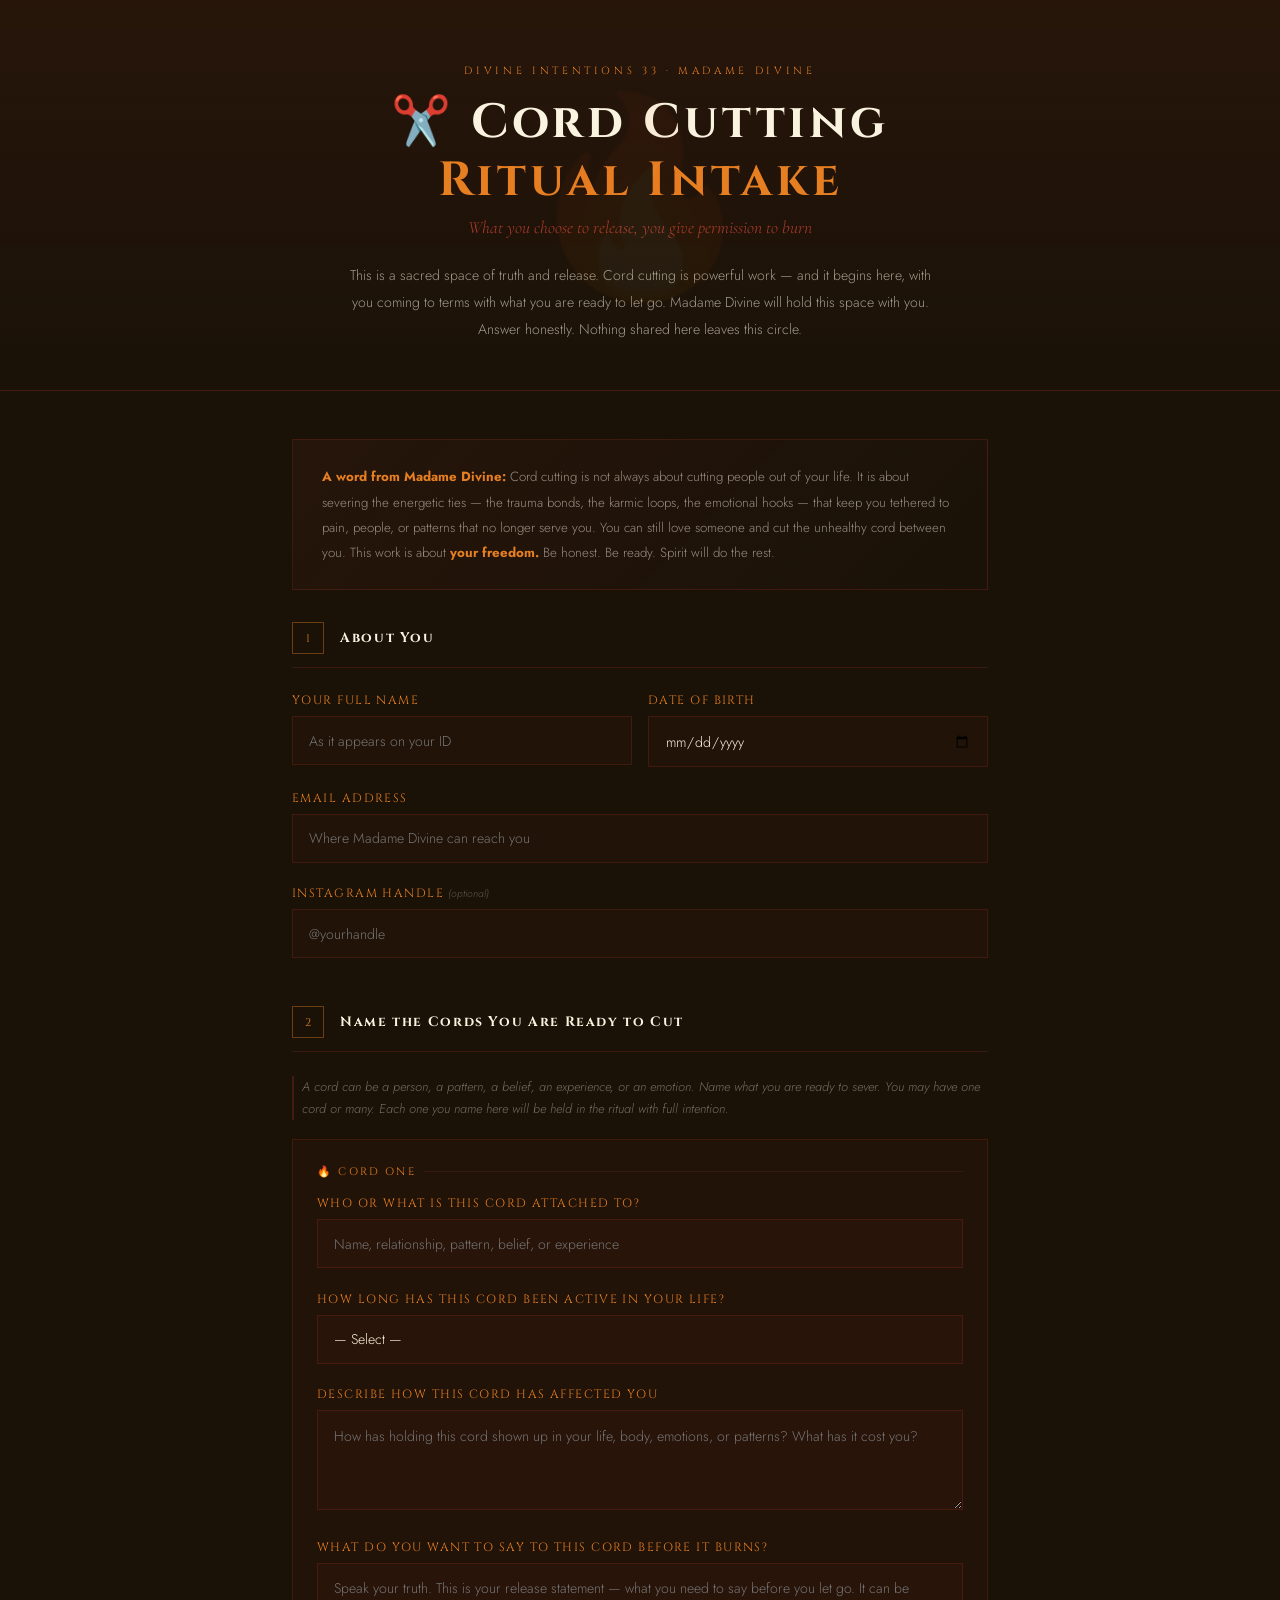
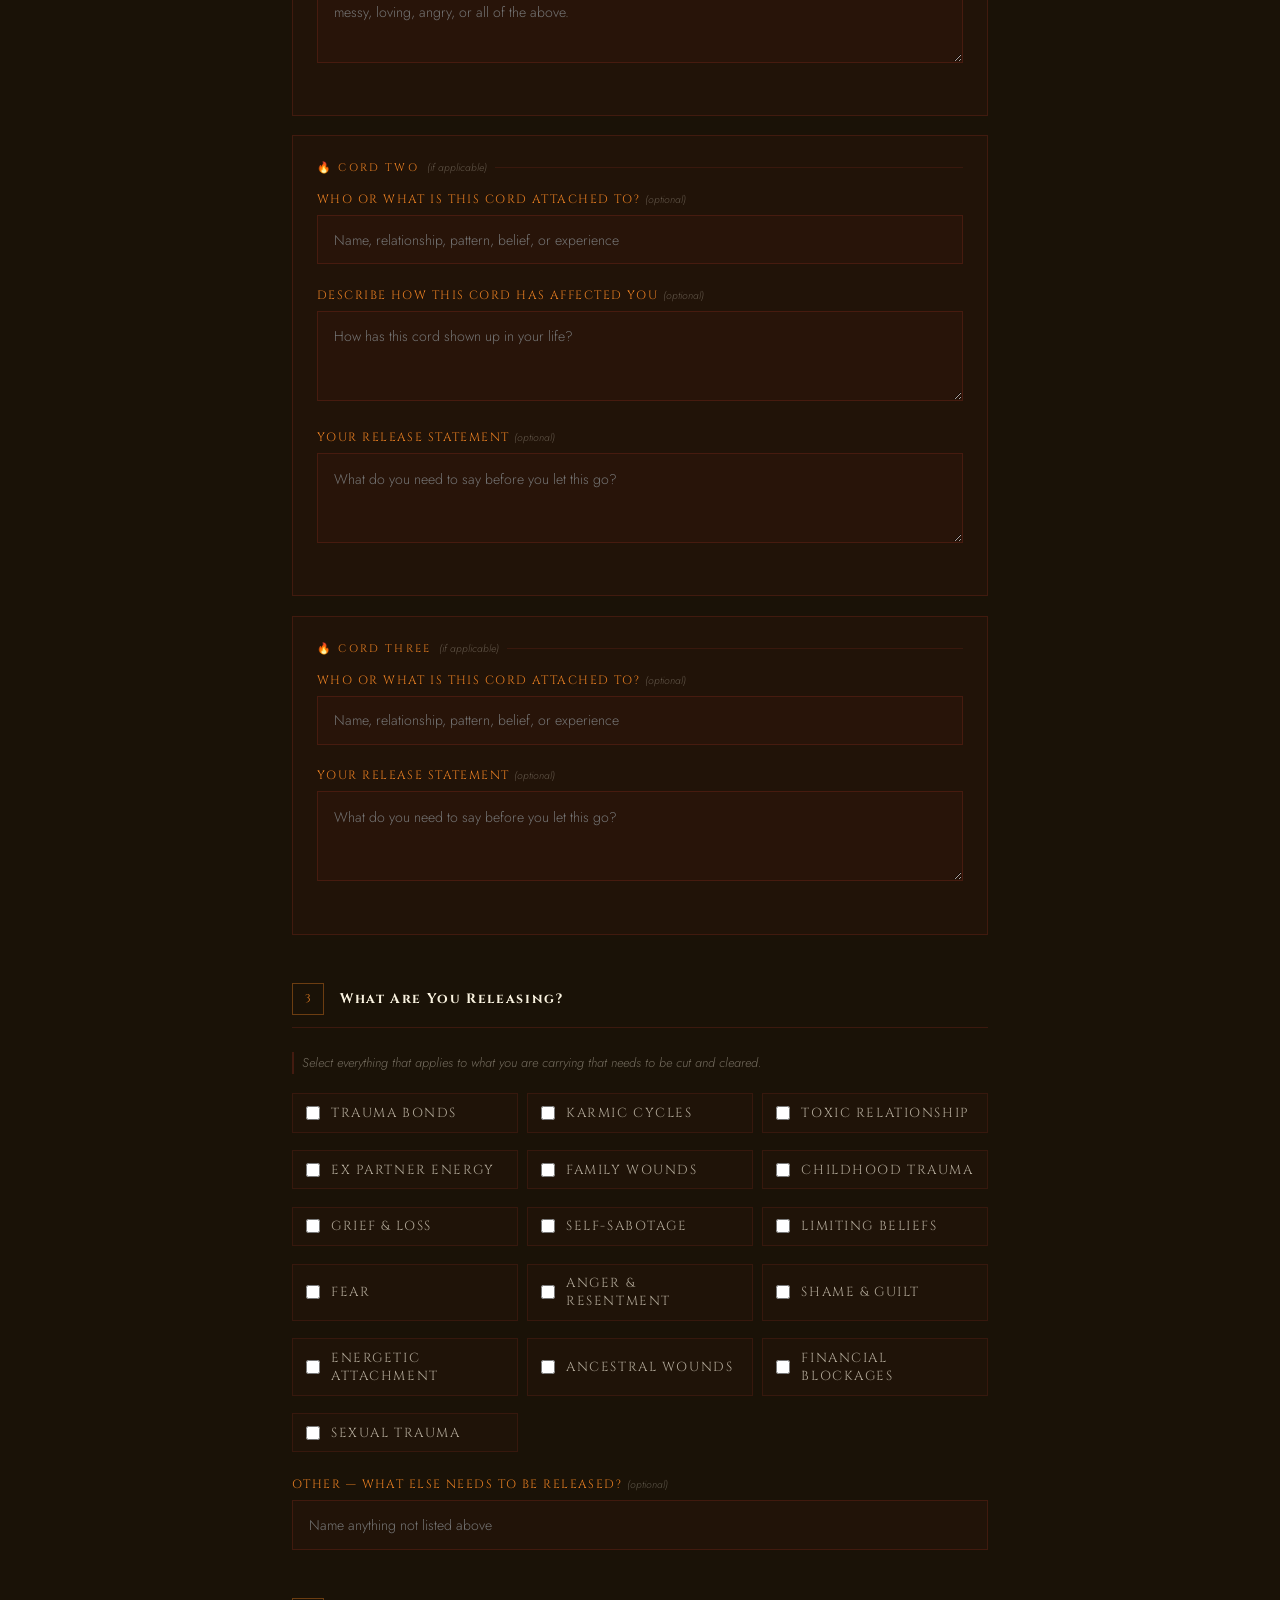
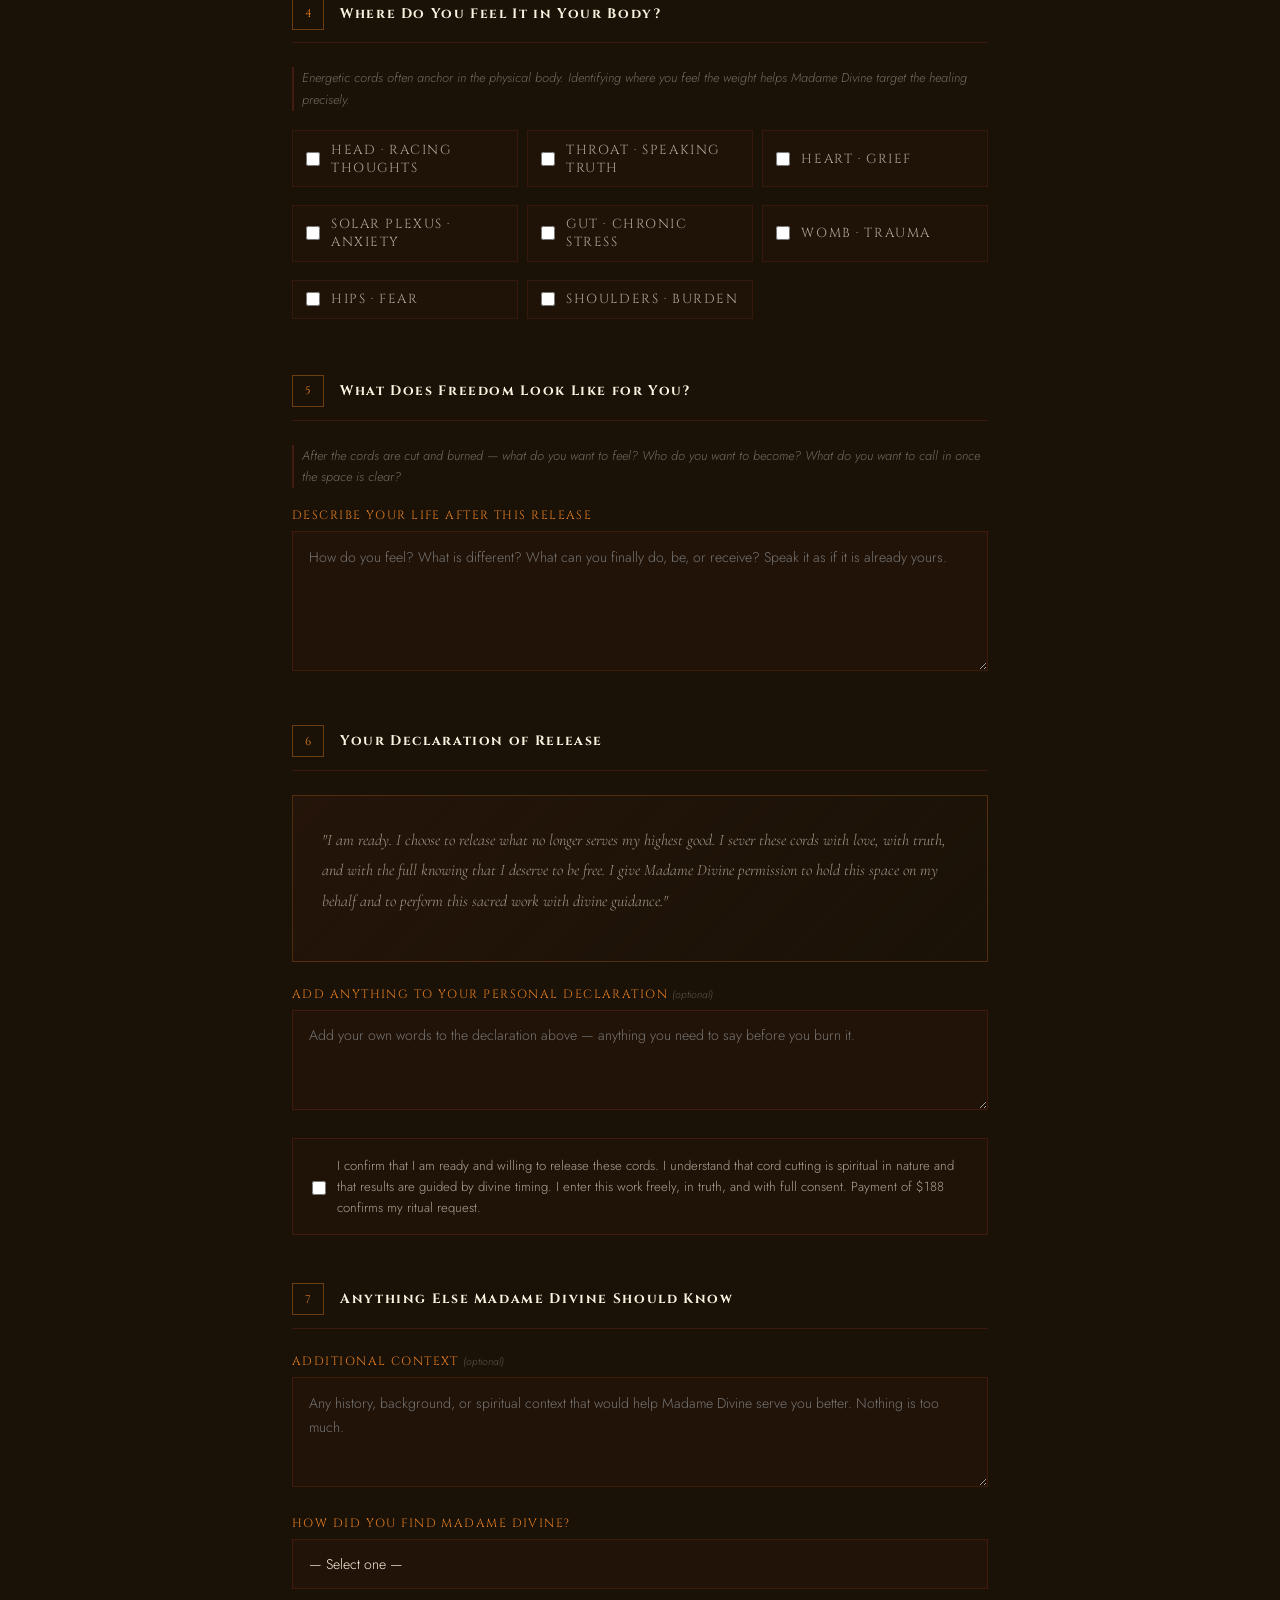
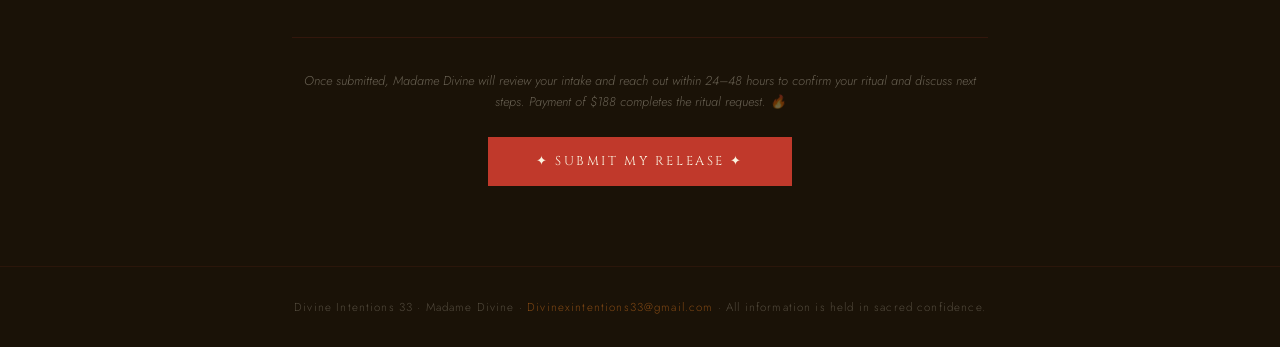
==== cord-cutting-intake.html @ dce7b99c "Add files via upload" ====
<!DOCTYPE html>
<html lang="en">
<head>
<meta charset="UTF-8">
<meta name="viewport" content="width=device-width, initial-scale=1.0">
<title>Cord Cutting Ritual Intake · Divine Intentions 33</title>
<link href="https://fonts.googleapis.com/css2?family=Cormorant+Garamond:ital,wght@0,300;0,400;0,600;1,300;1,400&family=Cinzel:wght@400;600&family=Jost:wght@300;400;500&display=swap" rel="stylesheet">
<style>
  :root {
    --gold: #C9A84C;
    --gold-light: #E8C97A;
    --cream: #FAF3E0;
    --dark: #1A1207;
    --ember: #C0392B;
    --ember-light: #E74C3C;
    --ember-warm: #E67E22;
    --smoke: rgba(192,57,43,0.15);
  }

  * { margin: 0; padding: 0; box-sizing: border-box; }
  html { scroll-behavior: smooth; }

  body {
    background: var(--dark);
    color: var(--cream);
    font-family: 'Jost', sans-serif;
    font-weight: 300;
    min-height: 100vh;
  }

  .intake-header {
    text-align: center;
    padding: 4rem 2rem 3rem;
    background: linear-gradient(180deg, rgba(192,57,43,0.08) 0%, transparent 100%);
    border-bottom: 1px solid rgba(192,57,43,0.2);
    position: relative;
    overflow: hidden;
  }

  .intake-header::before {
    content: '🔥';
    position: absolute;
    font-size: 12rem;
    opacity: 0.04;
    top: 50%; left: 50%;
    transform: translate(-50%, -50%);
    pointer-events: none;
  }

  .brand-tag {
    font-family: 'Cinzel', serif;
    font-size: 0.65rem;
    letter-spacing: 0.35em;
    text-transform: uppercase;
    color: var(--ember-warm);
    display: block;
    margin-bottom: 1rem;
  }

  .intake-title {
    font-family: 'Cinzel', serif;
    font-size: clamp(1.8rem, 5vw, 3rem);
    color: var(--cream);
    letter-spacing: 0.08em;
    margin-bottom: 0.5rem;
    line-height: 1.2;
  }

  .intake-title span { color: var(--ember-warm); }

  .intake-subtitle {
    font-family: 'Cormorant Garamond', serif;
    font-style: italic;
    font-size: 1.1rem;
    color: rgba(231,76,60,0.7);
    margin-bottom: 1.5rem;
  }

  .intake-intro {
    max-width: 600px;
    margin: 0 auto;
    font-size: 0.88rem;
    line-height: 1.9;
    color: rgba(250,243,224,0.6);
  }

  .form-wrap {
    max-width: 760px;
    margin: 0 auto;
    padding: 3rem 2rem 5rem;
  }

  .form-section { margin-bottom: 3rem; }

  .form-section-header {
    display: flex;
    align-items: center;
    gap: 1rem;
    margin-bottom: 1.5rem;
    padding-bottom: 0.8rem;
    border-bottom: 1px solid rgba(192,57,43,0.2);
  }

  .section-num {
    font-family: 'Cinzel', serif;
    font-size: 0.7rem;
    color: var(--ember-warm);
    border: 1px solid rgba(230,126,34,0.4);
    min-width: 2rem;
    height: 2rem;
    display: flex;
    align-items: center;
    justify-content: center;
    flex-shrink: 0;
  }

  .form-section-header h2 {
    font-family: 'Cinzel', serif;
    font-size: 0.85rem;
    letter-spacing: 0.12em;
    color: var(--cream);
  }

  .section-guide {
    font-size: 0.8rem;
    color: rgba(250,243,224,0.4);
    font-style: italic;
    line-height: 1.7;
    margin-bottom: 1.2rem;
    padding-left: 0.5rem;
    border-left: 2px solid rgba(192,57,43,0.25);
  }

  .field-group { margin-bottom: 1.4rem; }

  label {
    display: block;
    font-size: 0.75rem;
    letter-spacing: 0.12em;
    text-transform: uppercase;
    color: var(--ember-warm);
    margin-bottom: 0.5rem;
    font-family: 'Cinzel', serif;
  }

  label .optional {
    font-family: 'Jost', sans-serif;
    font-size: 0.65rem;
    text-transform: none;
    letter-spacing: 0;
    color: rgba(250,243,224,0.3);
    font-style: italic;
  }

  input[type="text"],
  input[type="email"],
  input[type="date"],
  select,
  textarea {
    width: 100%;
    background: rgba(192,57,43,0.04);
    border: 1px solid rgba(192,57,43,0.2);
    color: var(--cream);
    font-family: 'Jost', sans-serif;
    font-size: 0.88rem;
    font-weight: 300;
    padding: 0.85rem 1rem;
    outline: none;
    transition: border-color 0.3s, background 0.3s;
    border-radius: 0;
    -webkit-appearance: none;
  }

  input:focus, select:focus, textarea:focus {
    border-color: rgba(230,126,34,0.6);
    background: rgba(230,126,34,0.05);
  }

  textarea { resize: vertical; min-height: 110px; line-height: 1.7; }
  select option { background: #1A1207; }

  .field-hint {
    font-size: 0.72rem;
    color: rgba(250,243,224,0.3);
    margin-top: 0.4rem;
    font-style: italic;
    line-height: 1.5;
  }

  .two-col {
    display: grid;
    grid-template-columns: 1fr 1fr;
    gap: 1rem;
  }

  .check-group {
    display: grid;
    grid-template-columns: repeat(auto-fill, minmax(200px, 1fr));
    gap: 0.6rem;
  }

  .check-item {
    display: flex;
    align-items: center;
    gap: 0.7rem;
    padding: 0.6rem 0.8rem;
    border: 1px solid rgba(192,57,43,0.15);
    background: rgba(192,57,43,0.03);
    cursor: pointer;
    transition: all 0.2s;
    font-size: 0.82rem;
    color: rgba(250,243,224,0.65);
  }

  .check-item:hover {
    border-color: rgba(230,126,34,0.4);
    background: rgba(230,126,34,0.06);
  }

  .check-item input[type="checkbox"] {
    width: 14px;
    height: 14px;
    accent-color: var(--ember);
    flex-shrink: 0;
  }

  .sacred-note {
    border: 1px solid rgba(192,57,43,0.2);
    background: linear-gradient(135deg, rgba(192,57,43,0.07) 0%, transparent 100%);
    padding: 1.5rem 1.8rem;
    margin-bottom: 2rem;
    font-size: 0.83rem;
    line-height: 1.9;
    color: rgba(250,243,224,0.55);
  }

  .sacred-note strong { color: var(--ember-warm); }

  /* Cord naming cards */
  .cord-card {
    border: 1px solid rgba(192,57,43,0.2);
    background: rgba(192,57,43,0.04);
    padding: 1.5rem;
    margin-bottom: 1.2rem;
    position: relative;
  }

  .cord-card-label {
    font-family: 'Cinzel', serif;
    font-size: 0.68rem;
    letter-spacing: 0.2em;
    color: var(--ember-warm);
    text-transform: uppercase;
    margin-bottom: 1rem;
    display: flex;
    align-items: center;
    gap: 0.5rem;
  }

  .cord-card-label::after {
    content: '';
    flex: 1;
    height: 1px;
    background: rgba(192,57,43,0.15);
  }

  .submit-area {
    text-align: center;
    padding-top: 2rem;
    border-top: 1px solid rgba(192,57,43,0.15);
  }

  .submit-area p {
    font-size: 0.8rem;
    color: rgba(250,243,224,0.35);
    margin-bottom: 1.5rem;
    font-style: italic;
    line-height: 1.7;
  }

  .btn-submit {
    background: var(--ember);
    color: var(--cream);
    border: none;
    padding: 1rem 3rem;
    font-family: 'Cinzel', serif;
    font-size: 0.8rem;
    letter-spacing: 0.2em;
    cursor: pointer;
    transition: all 0.3s;
    text-transform: uppercase;
  }

  .btn-submit:hover {
    background: var(--ember-light);
    transform: translateY(-2px);
    box-shadow: 0 8px 30px rgba(192,57,43,0.4);
  }

  .success-msg {
    display: none;
    background: rgba(192,57,43,0.07);
    border: 1px solid rgba(192,57,43,0.25);
    padding: 2rem;
    text-align: center;
    margin-top: 2rem;
  }

  .success-msg h3 {
    font-family: 'Cinzel', serif;
    color: var(--ember-warm);
    margin-bottom: 0.5rem;
    font-size: 1rem;
    letter-spacing: 0.1em;
  }

  .success-msg p { font-size: 0.85rem; color: rgba(250,243,224,0.6); line-height: 1.7; }

  /* Release declaration box */
  .declaration-wrap {
    border: 1px solid rgba(230,126,34,0.25);
    background: linear-gradient(135deg, rgba(192,57,43,0.06) 0%, rgba(26,18,7,0.8) 100%);
    padding: 1.8rem;
    margin-bottom: 1.5rem;
  }

  .declaration-wrap p {
    font-family: 'Cormorant Garamond', serif;
    font-style: italic;
    font-size: 1rem;
    color: rgba(250,243,224,0.6);
    line-height: 1.9;
    margin-bottom: 1rem;
  }

  footer {
    text-align: center;
    padding: 2rem;
    border-top: 1px solid rgba(192,57,43,0.1);
    font-size: 0.72rem;
    color: rgba(250,243,224,0.25);
    letter-spacing: 0.1em;
  }

  footer a { color: rgba(230,126,34,0.5); text-decoration: none; }

  @media (max-width: 600px) {
    .two-col { grid-template-columns: 1fr; }
    .check-group { grid-template-columns: 1fr 1fr; }
    .form-wrap { padding: 2rem 1.2rem 4rem; }
  }
</style>
</head>
<body>

<div class="intake-header">
  <span class="brand-tag">Divine Intentions 33 · Madame Divine</span>
  <h1 class="intake-title">✂️ Cord Cutting<br><span>Ritual Intake</span></h1>
  <p class="intake-subtitle">What you choose to release, you give permission to burn</p>
  <p class="intake-intro">
    This is a sacred space of truth and release. Cord cutting is powerful work — and it begins here, with you coming to terms with what you are ready to let go. Madame Divine will hold this space with you. Answer honestly. Nothing shared here leaves this circle.
  </p>
</div>

<div class="form-wrap">

  <div class="sacred-note">
    <strong>A word from Madame Divine:</strong> Cord cutting is not always about cutting people out of your life. It is about severing the energetic ties — the trauma bonds, the karmic loops, the emotional hooks — that keep you tethered to pain, people, or patterns that no longer serve you. You can still love someone and cut the unhealthy cord between you. This work is about <strong>your freedom.</strong> Be honest. Be ready. Spirit will do the rest.
  </div>

  <form id="cordForm" onsubmit="handleSubmit(event)">

    <!-- SECTION 1: YOU -->
    <div class="form-section">
      <div class="form-section-header">
        <span class="section-num">1</span>
        <h2>About You</h2>
      </div>

      <div class="two-col">
        <div class="field-group">
          <label>Your Full Name</label>
          <input type="text" name="name" placeholder="As it appears on your ID" required />
        </div>
        <div class="field-group">
          <label>Date of Birth</label>
          <input type="date" name="dob" required />
        </div>
      </div>

      <div class="field-group">
        <label>Email Address</label>
        <input type="email" name="email" placeholder="Where Madame Divine can reach you" required />
      </div>

      <div class="field-group">
        <label>Instagram Handle <span class="optional">(optional)</span></label>
        <input type="text" name="instagram" placeholder="@yourhandle" />
      </div>
    </div>

    <!-- SECTION 2: THE CORDS -->
    <div class="form-section">
      <div class="form-section-header">
        <span class="section-num">2</span>
        <h2>Name the Cords You Are Ready to Cut</h2>
      </div>
      <p class="section-guide">
        A cord can be a person, a pattern, a belief, an experience, or an emotion. Name what you are ready to sever. You may have one cord or many. Each one you name here will be held in the ritual with full intention.
      </p>

      <div class="cord-card">
        <div class="cord-card-label">🔥 Cord One</div>
        <div class="field-group">
          <label>Who or what is this cord attached to?</label>
          <input type="text" name="cord1_who" placeholder="Name, relationship, pattern, belief, or experience" />
        </div>
        <div class="field-group">
          <label>How long has this cord been active in your life?</label>
          <select name="cord1_duration">
            <option value="">— Select —</option>
            <option>Less than 1 year</option>
            <option>1–3 years</option>
            <option>3–5 years</option>
            <option>5–10 years</option>
            <option>More than 10 years</option>
            <option>Most of my life / childhood</option>
          </select>
        </div>
        <div class="field-group">
          <label>Describe how this cord has affected you</label>
          <textarea name="cord1_impact" placeholder="How has holding this cord shown up in your life, body, emotions, or patterns? What has it cost you?" style="min-height:100px;"></textarea>
        </div>
        <div class="field-group">
          <label>What do you want to say to this cord before it burns?</label>
          <textarea name="cord1_release" placeholder="Speak your truth. This is your release statement — what you need to say before you let go. It can be messy, loving, angry, or all of the above." style="min-height:100px;"></textarea>
        </div>
      </div>

      <div class="cord-card">
        <div class="cord-card-label">🔥 Cord Two <span style="font-family:'Jost';font-size:0.65rem;text-transform:none;letter-spacing:0;color:rgba(250,243,224,0.3);font-style:italic;">(if applicable)</span></div>
        <div class="field-group">
          <label>Who or what is this cord attached to? <span class="optional">(optional)</span></label>
          <input type="text" name="cord2_who" placeholder="Name, relationship, pattern, belief, or experience" />
        </div>
        <div class="field-group">
          <label>Describe how this cord has affected you <span class="optional">(optional)</span></label>
          <textarea name="cord2_impact" placeholder="How has this cord shown up in your life?" style="min-height:90px;"></textarea>
        </div>
        <div class="field-group">
          <label>Your release statement <span class="optional">(optional)</span></label>
          <textarea name="cord2_release" placeholder="What do you need to say before you let this go?" style="min-height:90px;"></textarea>
        </div>
      </div>

      <div class="cord-card">
        <div class="cord-card-label">🔥 Cord Three <span style="font-family:'Jost';font-size:0.65rem;text-transform:none;letter-spacing:0;color:rgba(250,243,224,0.3);font-style:italic;">(if applicable)</span></div>
        <div class="field-group">
          <label>Who or what is this cord attached to? <span class="optional">(optional)</span></label>
          <input type="text" name="cord3_who" placeholder="Name, relationship, pattern, belief, or experience" />
        </div>
        <div class="field-group">
          <label>Your release statement <span class="optional">(optional)</span></label>
          <textarea name="cord3_release" placeholder="What do you need to say before you let this go?" style="min-height:90px;"></textarea>
        </div>
      </div>
    </div>

    <!-- SECTION 3: WHAT IS ATTACHED -->
    <div class="form-section">
      <div class="form-section-header">
        <span class="section-num">3</span>
        <h2>What Are You Releasing?</h2>
      </div>
      <p class="section-guide">Select everything that applies to what you are carrying that needs to be cut and cleared.</p>

      <div class="check-group">
        <label class="check-item"><input type="checkbox" name="releasing" value="Trauma bonds" /> Trauma bonds</label>
        <label class="check-item"><input type="checkbox" name="releasing" value="Karmic cycles" /> Karmic cycles</label>
        <label class="check-item"><input type="checkbox" name="releasing" value="Toxic relationship" /> Toxic relationship</label>
        <label class="check-item"><input type="checkbox" name="releasing" value="Ex partner energy" /> Ex partner energy</label>
        <label class="check-item"><input type="checkbox" name="releasing" value="Family wounds" /> Family wounds</label>
        <label class="check-item"><input type="checkbox" name="releasing" value="Childhood trauma" /> Childhood trauma</label>
        <label class="check-item"><input type="checkbox" name="releasing" value="Grief" /> Grief & loss</label>
        <label class="check-item"><input type="checkbox" name="releasing" value="Self-sabotage patterns" /> Self-sabotage</label>
        <label class="check-item"><input type="checkbox" name="releasing" value="Limiting beliefs" /> Limiting beliefs</label>
        <label class="check-item"><input type="checkbox" name="releasing" value="Fear" /> Fear</label>
        <label class="check-item"><input type="checkbox" name="releasing" value="Anger & resentment" /> Anger & resentment</label>
        <label class="check-item"><input type="checkbox" name="releasing" value="Shame & guilt" /> Shame & guilt</label>
        <label class="check-item"><input type="checkbox" name="releasing" value="Energetic attachment" /> Energetic attachment</label>
        <label class="check-item"><input type="checkbox" name="releasing" value="Ancestral wounds" /> Ancestral wounds</label>
        <label class="check-item"><input type="checkbox" name="releasing" value="Financial blockages" /> Financial blockages</label>
        <label class="check-item"><input type="checkbox" name="releasing" value="Sexual trauma" /> Sexual trauma</label>
      </div>

      <div class="field-group" style="margin-top:1rem;">
        <label>Other — what else needs to be released? <span class="optional">(optional)</span></label>
        <input type="text" name="releasing_other" placeholder="Name anything not listed above" />
      </div>
    </div>

    <!-- SECTION 4: WHERE YOU FEEL IT -->
    <div class="form-section">
      <div class="form-section-header">
        <span class="section-num">4</span>
        <h2>Where Do You Feel It in Your Body?</h2>
      </div>
      <p class="section-guide">Energetic cords often anchor in the physical body. Identifying where you feel the weight helps Madame Divine target the healing precisely.</p>

      <div class="check-group">
        <label class="check-item"><input type="checkbox" name="body" value="Head/mind — racing thoughts" /> Head · racing thoughts</label>
        <label class="check-item"><input type="checkbox" name="body" value="Throat — difficulty speaking truth" /> Throat · speaking truth</label>
        <label class="check-item"><input type="checkbox" name="body" value="Heart — heartbreak, grief" /> Heart · grief</label>
        <label class="check-item"><input type="checkbox" name="body" value="Solar plexus — anxiety, powerlessness" /> Solar plexus · anxiety</label>
        <label class="check-item"><input type="checkbox" name="body" value="Gut — chronic stress, digestive issues" /> Gut · chronic stress</label>
        <label class="check-item"><input type="checkbox" name="body" value="Womb — trauma, cycles" /> Womb · trauma</label>
        <label class="check-item"><input type="checkbox" name="body" value="Hips and lower back — fear, instability" /> Hips · fear</label>
        <label class="check-item"><input type="checkbox" name="body" value="Shoulders — carrying others' weight" /> Shoulders · burden</label>
      </div>
    </div>

    <!-- SECTION 5: WHAT YOU WANT AFTER -->
    <div class="form-section">
      <div class="form-section-header">
        <span class="section-num">5</span>
        <h2>What Does Freedom Look Like for You?</h2>
      </div>
      <p class="section-guide">After the cords are cut and burned — what do you want to feel? Who do you want to become? What do you want to call in once the space is clear?</p>

      <div class="field-group">
        <label>Describe your life after this release</label>
        <textarea name="freedom_vision" placeholder="How do you feel? What is different? What can you finally do, be, or receive? Speak it as if it is already yours." style="min-height:140px;"></textarea>
      </div>
    </div>

    <!-- SECTION 6: DECLARATION -->
    <div class="form-section">
      <div class="form-section-header">
        <span class="section-num">6</span>
        <h2>Your Declaration of Release</h2>
      </div>

      <div class="declaration-wrap">
        <p>"I am ready. I choose to release what no longer serves my highest good. I sever these cords with love, with truth, and with the full knowing that I deserve to be free. I give Madame Divine permission to hold this space on my behalf and to perform this sacred work with divine guidance."</p>
      </div>

      <div class="field-group">
        <label>Add anything to your personal declaration <span class="optional">(optional)</span></label>
        <textarea name="personal_declaration" placeholder="Add your own words to the declaration above — anything you need to say before you burn it." style="min-height:100px;"></textarea>
      </div>

      <div class="field-group">
        <label class="check-item" style="display:flex;padding:1rem 1.2rem;border:1px solid rgba(192,57,43,0.2);">
          <input type="checkbox" name="consent" required style="margin-top:2px;" />
          <span style="font-size:0.82rem;color:rgba(250,243,224,0.65);font-family:'Jost',sans-serif;text-transform:none;letter-spacing:0;line-height:1.6;">
            I confirm that I am ready and willing to release these cords. I understand that cord cutting is spiritual in nature and that results are guided by divine timing. I enter this work freely, in truth, and with full consent. Payment of $188 confirms my ritual request.
          </span>
        </label>
      </div>
    </div>

    <!-- SECTION 7: ANYTHING ELSE -->
    <div class="form-section">
      <div class="form-section-header">
        <span class="section-num">7</span>
        <h2>Anything Else Madame Divine Should Know</h2>
      </div>
      <div class="field-group">
        <label>Additional context <span class="optional">(optional)</span></label>
        <textarea name="additional" placeholder="Any history, background, or spiritual context that would help Madame Divine serve you better. Nothing is too much." style="min-height:110px;"></textarea>
      </div>
      <div class="field-group">
        <label>How did you find Madame Divine?</label>
        <select name="referral">
          <option value="">— Select one —</option>
          <option>Instagram</option>
          <option>TikTok</option>
          <option>YouTube</option>
          <option>Facebook</option>
          <option>Word of mouth / referral</option>
          <option>Live reading</option>
          <option>Other</option>
        </select>
      </div>
    </div>

    <div class="submit-area">
      <p>Once submitted, Madame Divine will review your intake and reach out within 24–48 hours to confirm your ritual and discuss next steps. Payment of $188 completes the ritual request. 🔥</p>
      <button type="submit" class="btn-submit">✦ Submit My Release ✦</button>
    </div>

  </form>

  <div class="success-msg" id="successMsg">
    <h3>🔥 Your Release Has Been Received</h3>
    <p>Madame Divine will review everything you've shared and reach out within 24–48 hours. Your honesty and courage in naming what you're ready to release is the first act of freedom. The fire is ready.<br><br>
    <strong style="color:var(--ember-warm);">Divine Intentions 33</strong> · @unforgettable_emz</p>
  </div>

</div>

<footer>
  <p>Divine Intentions 33 · Madame Divine · <a href="mailto:Divinexintentions33@gmail.com">Divinexintentions33@gmail.com</a> · All information is held in sacred confidence.</p>
</footer>

<script>
  function handleSubmit(e) {
    e.preventDefault();
    const form = document.getElementById('cordForm');
    const success = document.getElementById('successMsg');

    const data = new FormData(form);
    let body = '✂️ CORD CUTTING RITUAL INTAKE\n\n';
    for (let [key, value] of data.entries()) {
      if (value && value !== 'on') body += `${key.toUpperCase().replace(/_/g,' ')}: ${value}\n\n`;
    }

    const subject = encodeURIComponent('Cord Cutting Ritual Intake — ' + (data.get('name') || 'New Client'));
    const bodyEncoded = encodeURIComponent(body);
    window.location.href = `mailto:Divinexintentions33@gmail.com?subject=${subject}&body=${bodyEncoded}`;

    form.style.display = 'none';
    success.style.display = 'block';
    window.scrollTo({ top: 0, behavior: 'smooth' });
  }
</script>

</body>
</html>
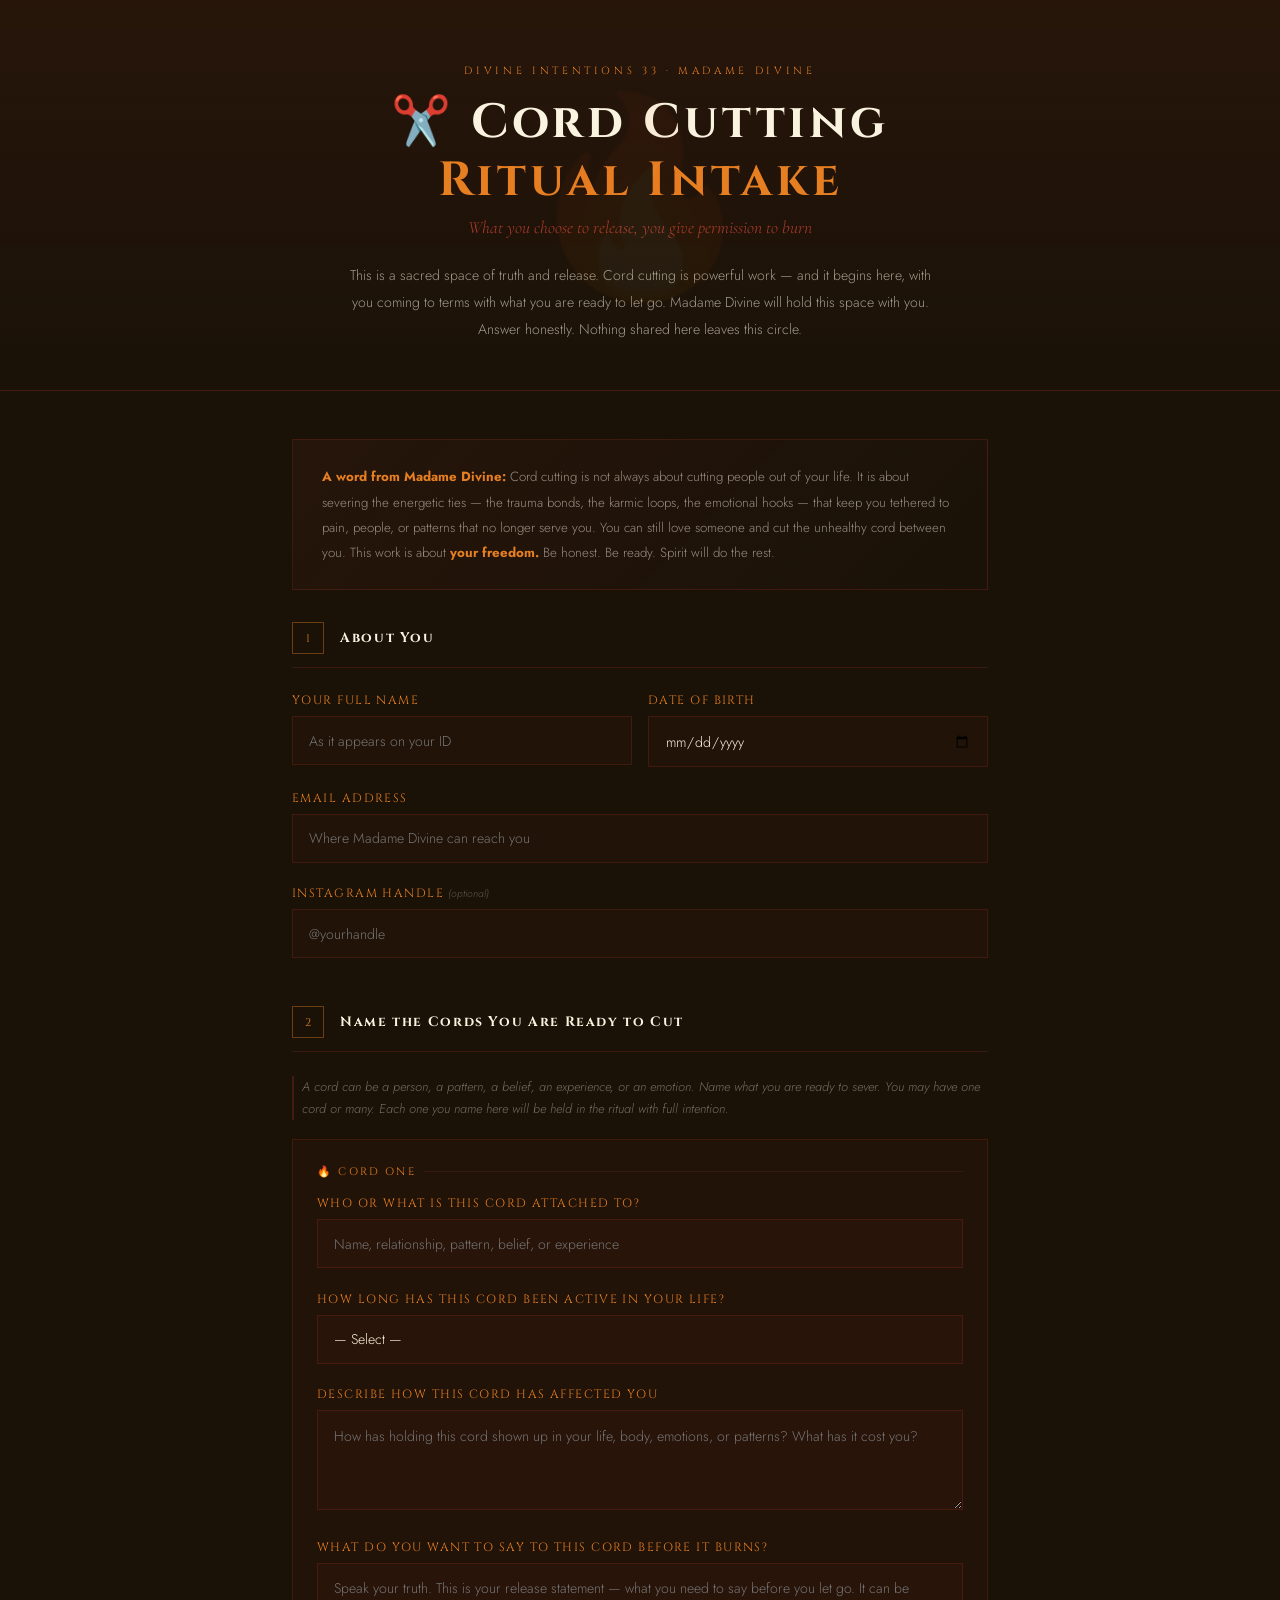
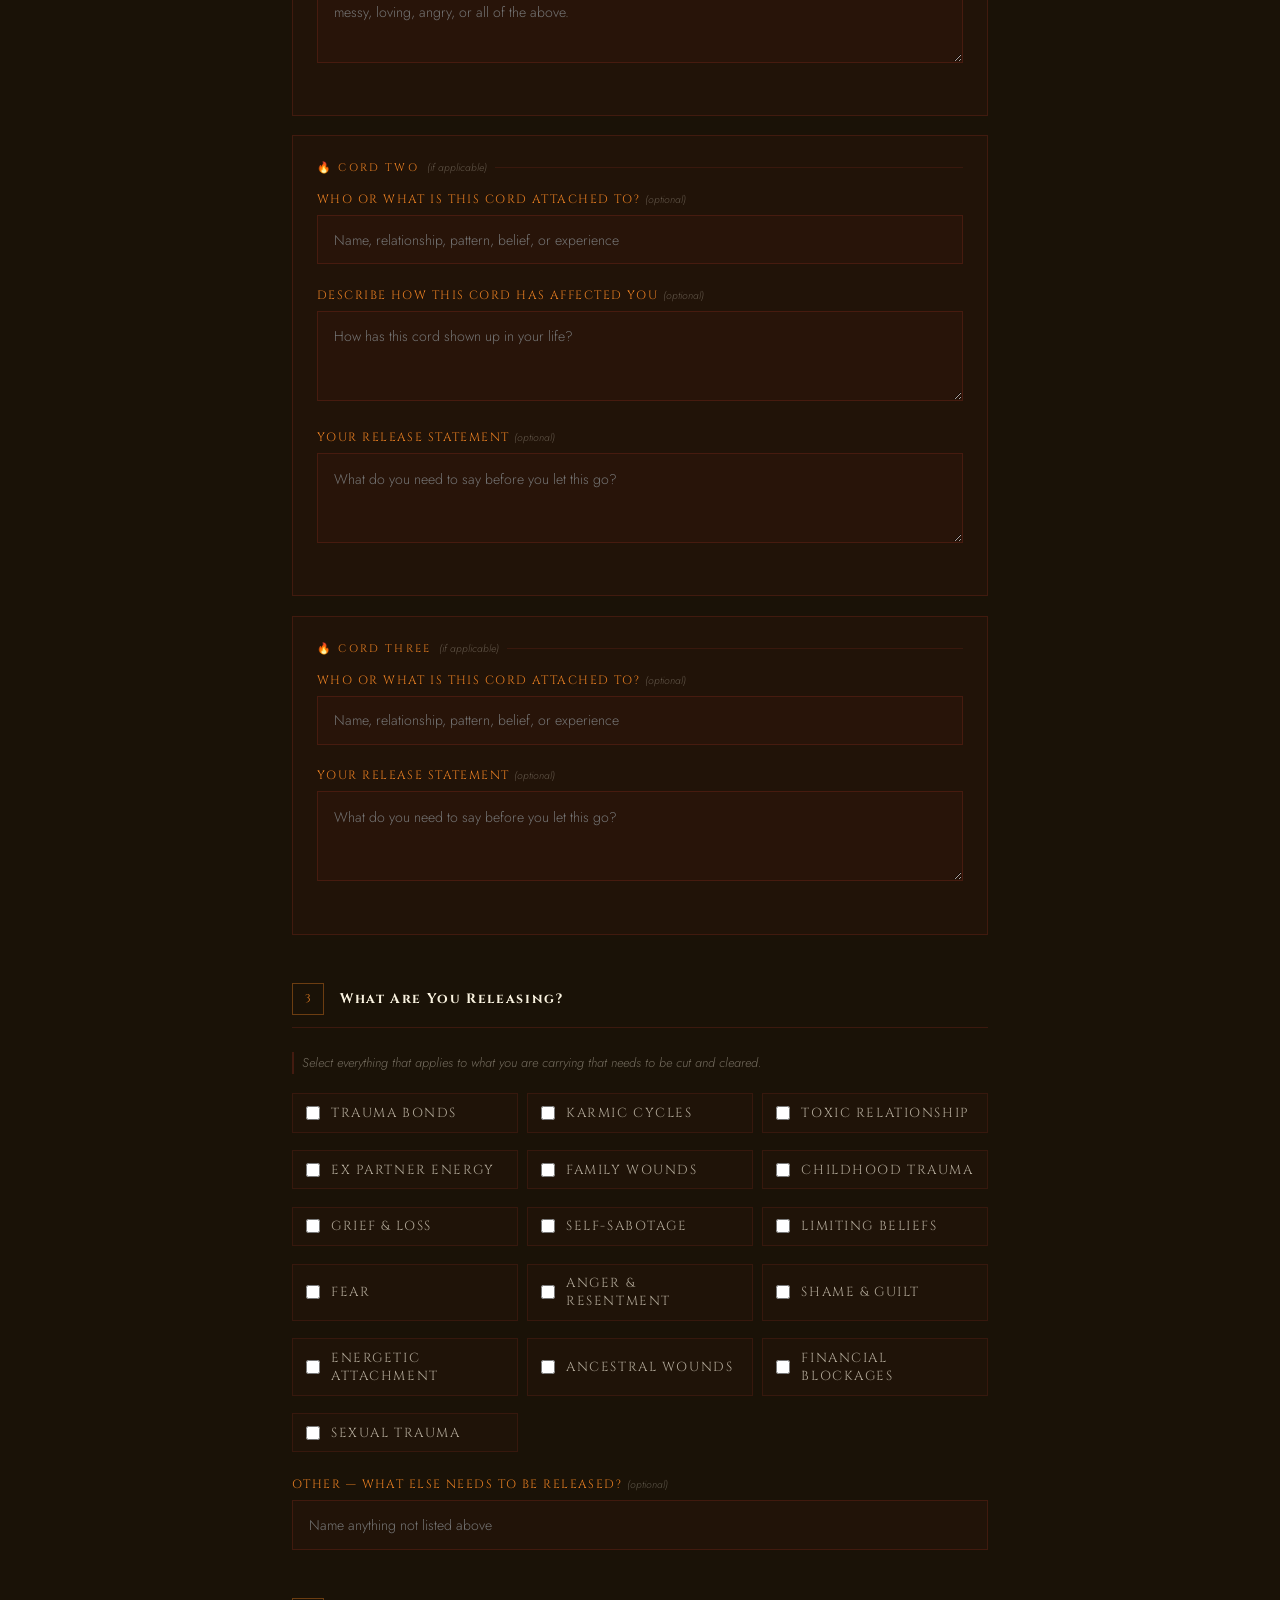
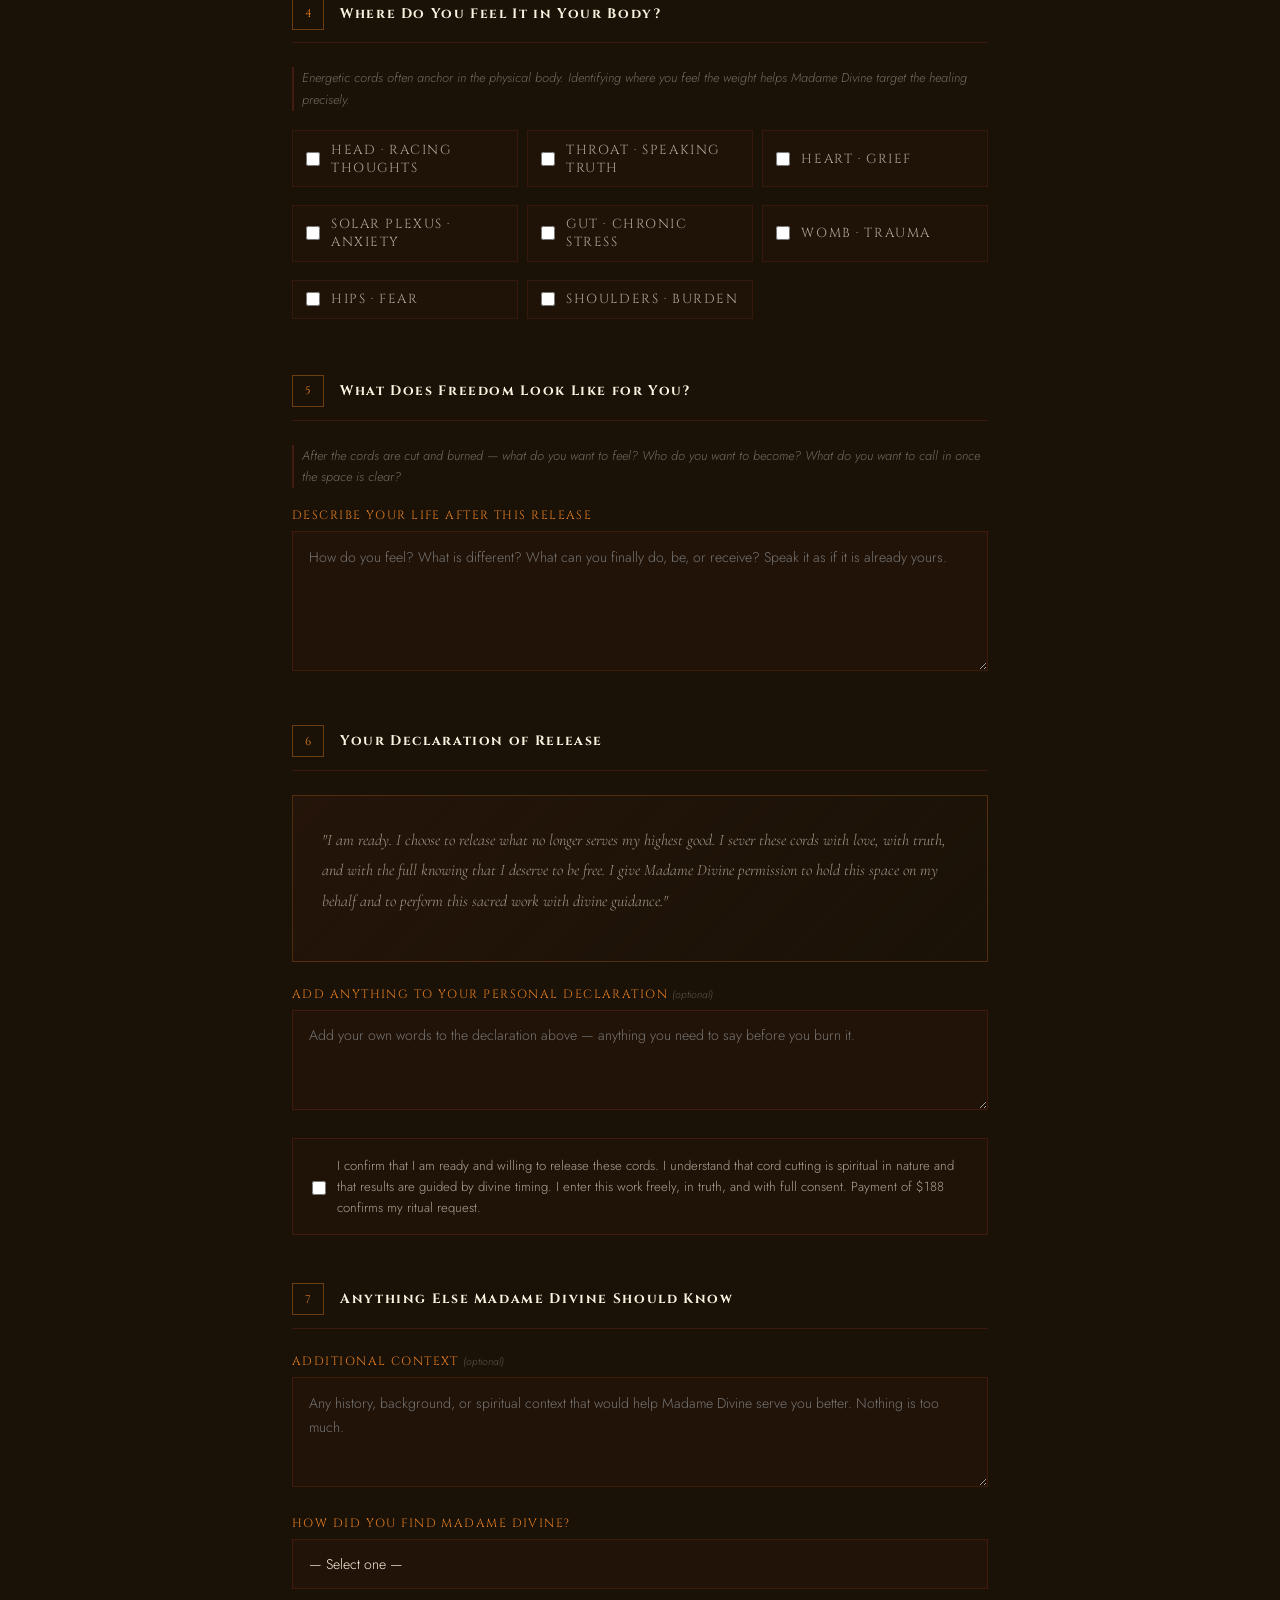
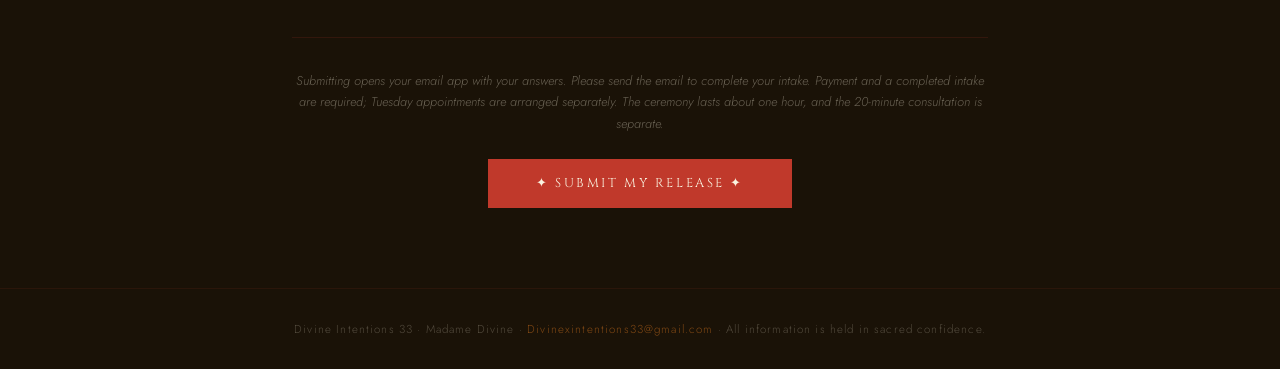
==== commit 676806d5: "Clarify intake email and scheduling" ====
--- a/cord-cutting-intake.html
+++ b/cord-cutting-intake.html
@@ -585,15 +585,15 @@
     </div>
 
     <div class="submit-area">
-      <p>Once submitted, Madame Divine will review your intake and reach out within 24–48 hours to confirm your ritual and discuss next steps. Payment of $188 completes the ritual request. 🔥</p>
+      <p>Submitting opens your email app with your answers. Please send the email to complete your intake. Payment and a completed intake are required; Tuesday appointments are arranged separately. The ceremony lasts about one hour, and the 20-minute consultation is separate.</p>
       <button type="submit" class="btn-submit">✦ Submit My Release ✦</button>
     </div>
 
   </form>
 
   <div class="success-msg" id="successMsg">
-    <h3>🔥 Your Release Has Been Received</h3>
-    <p>Madame Divine will review everything you've shared and reach out within 24–48 hours. Your honesty and courage in naming what you're ready to release is the first act of freedom. The fire is ready.<br><br>
+    <h3>Your Email Is Ready</h3>
+    <p>Please send the prepared email in your email app. Your intake is received only after you send it. Madame Divine will follow up to arrange the consultation and Tuesday ceremony.<br><br>
     <strong style="color:var(--ember-warm);">Divine Intentions 33</strong> · @unforgettable_emz</p>
   </div>
 
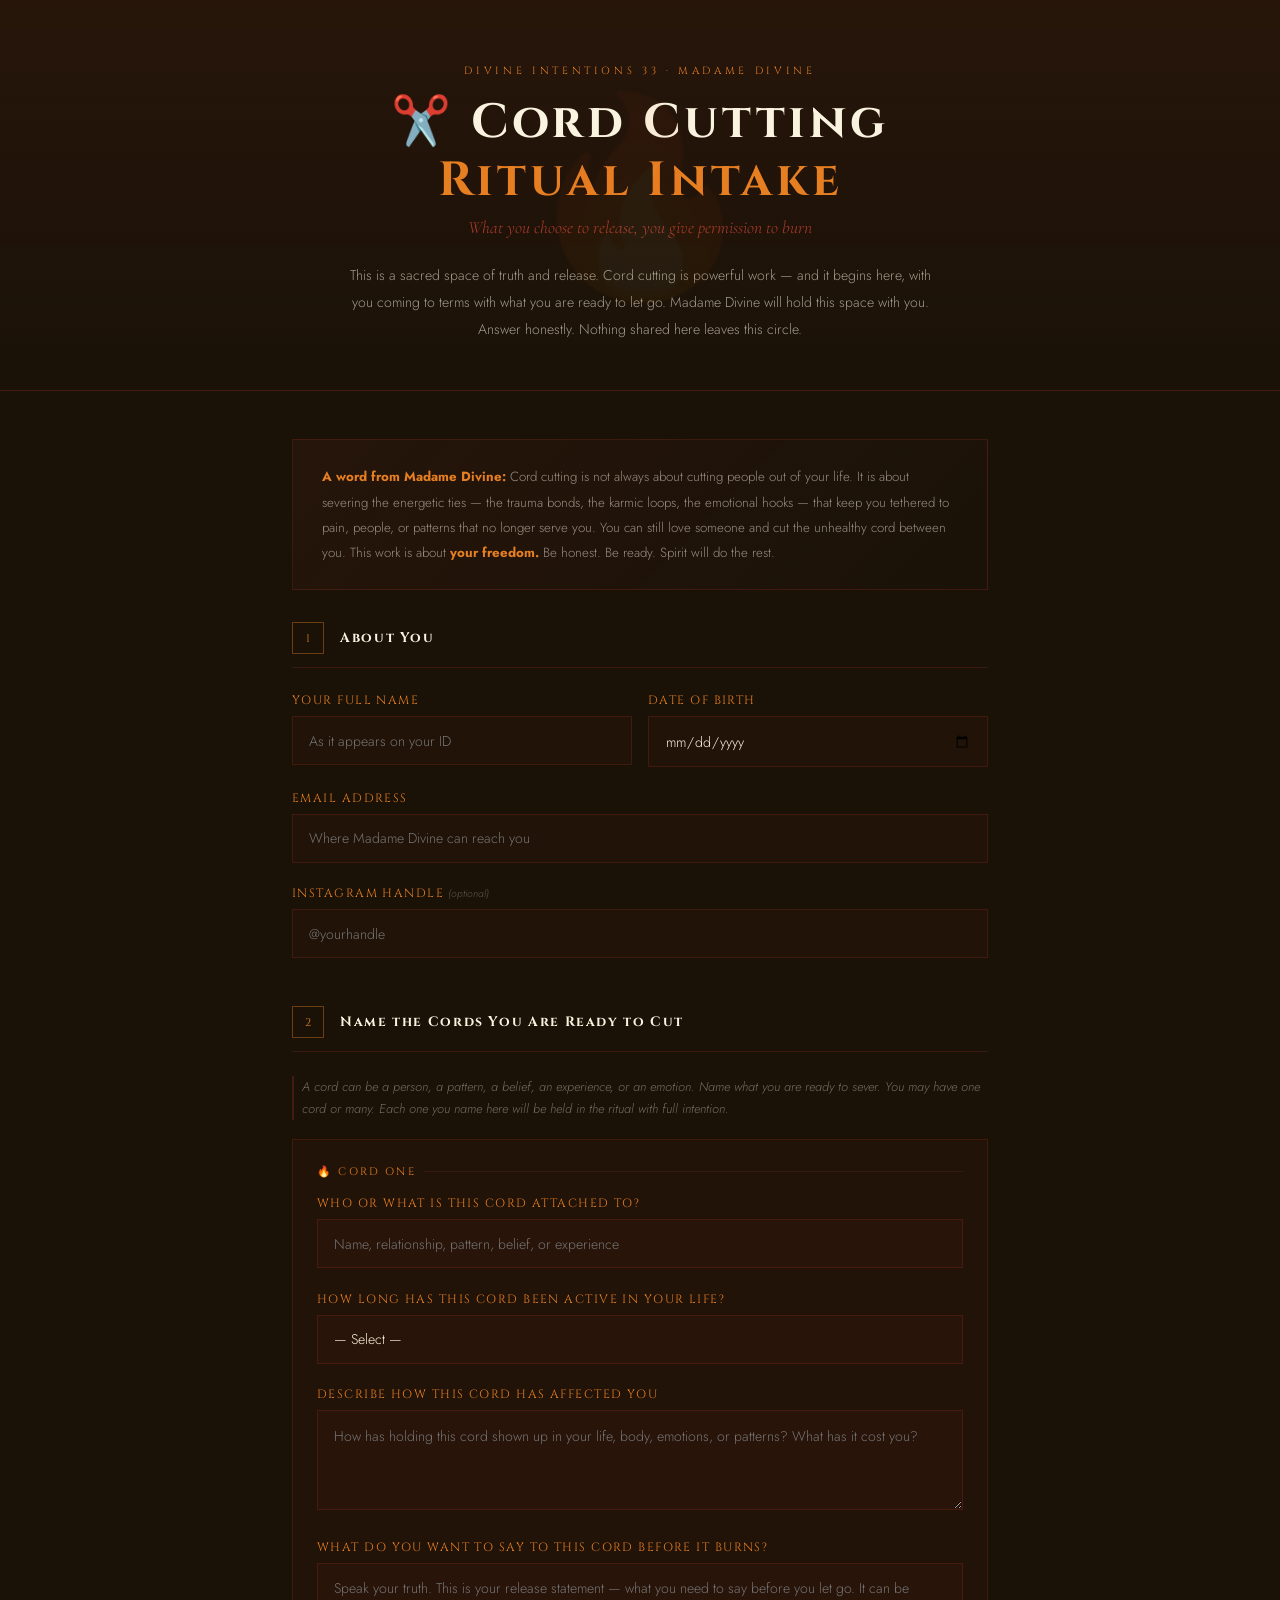
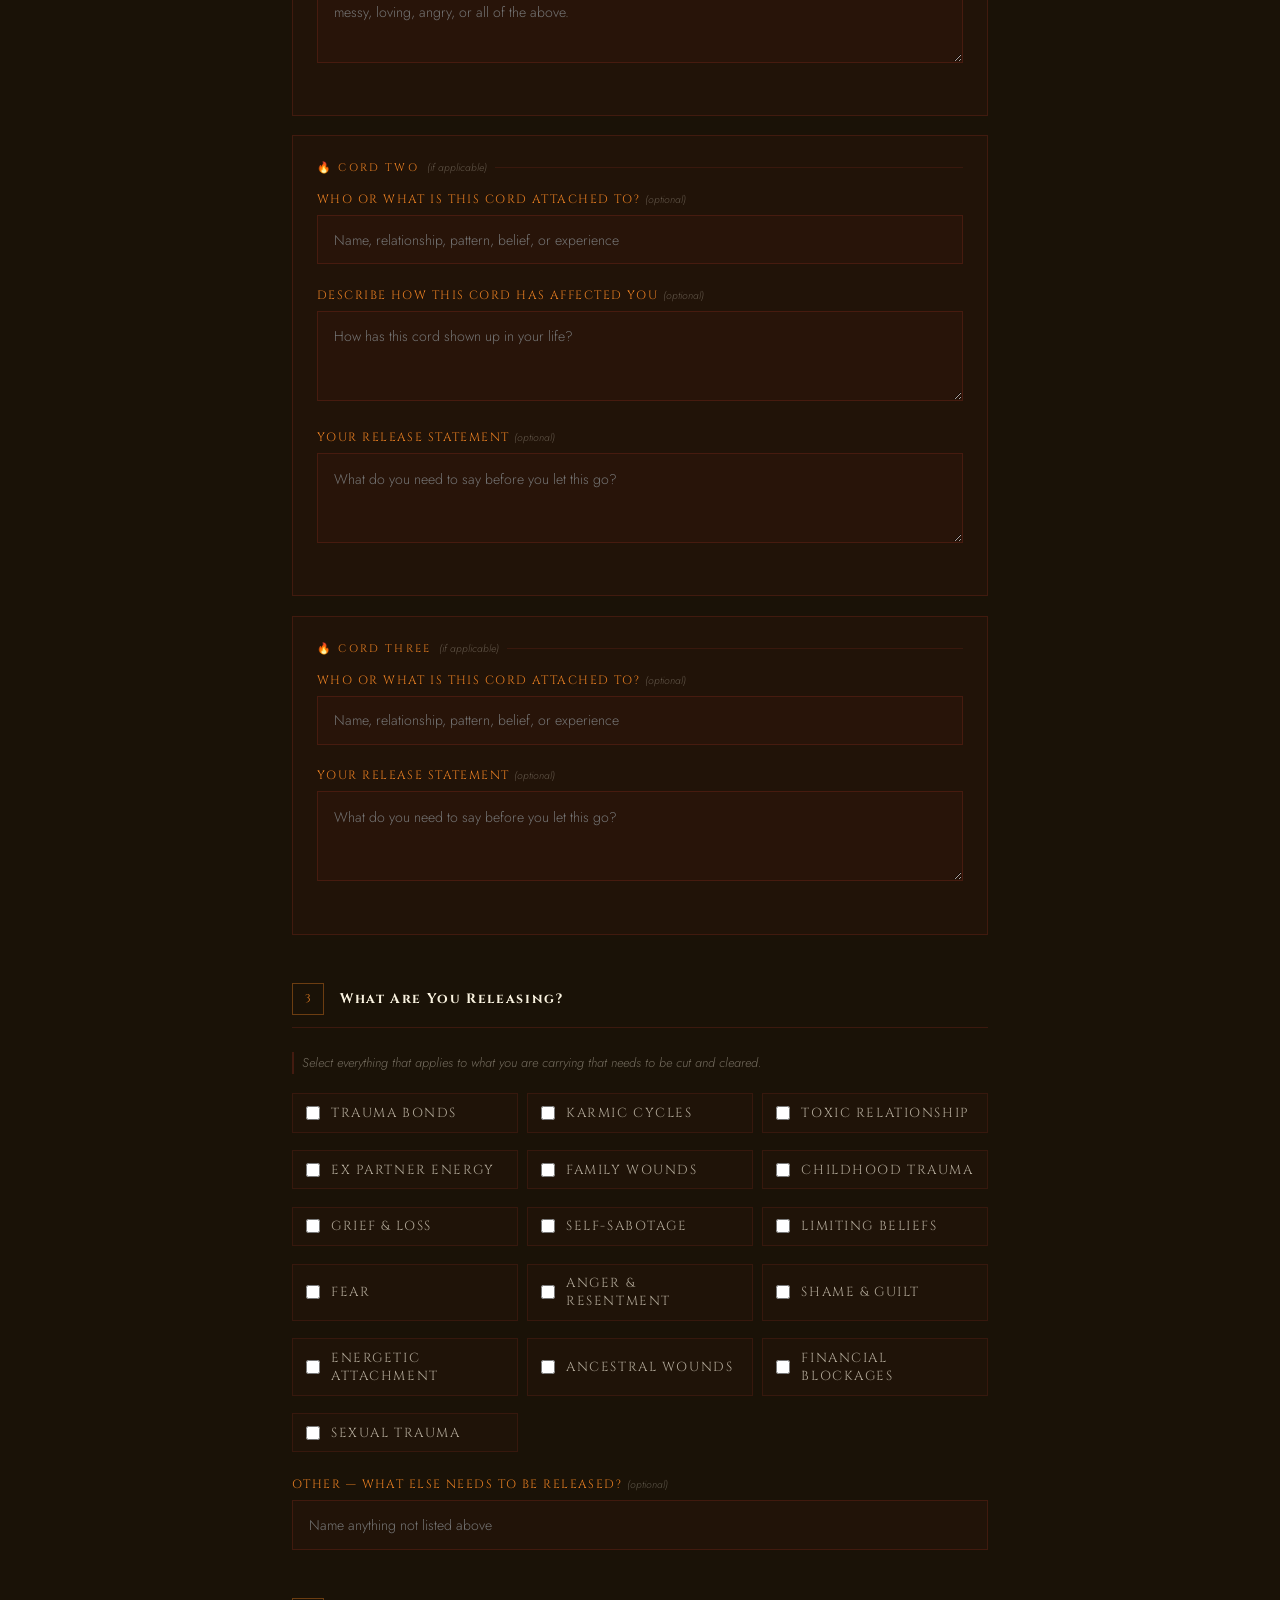
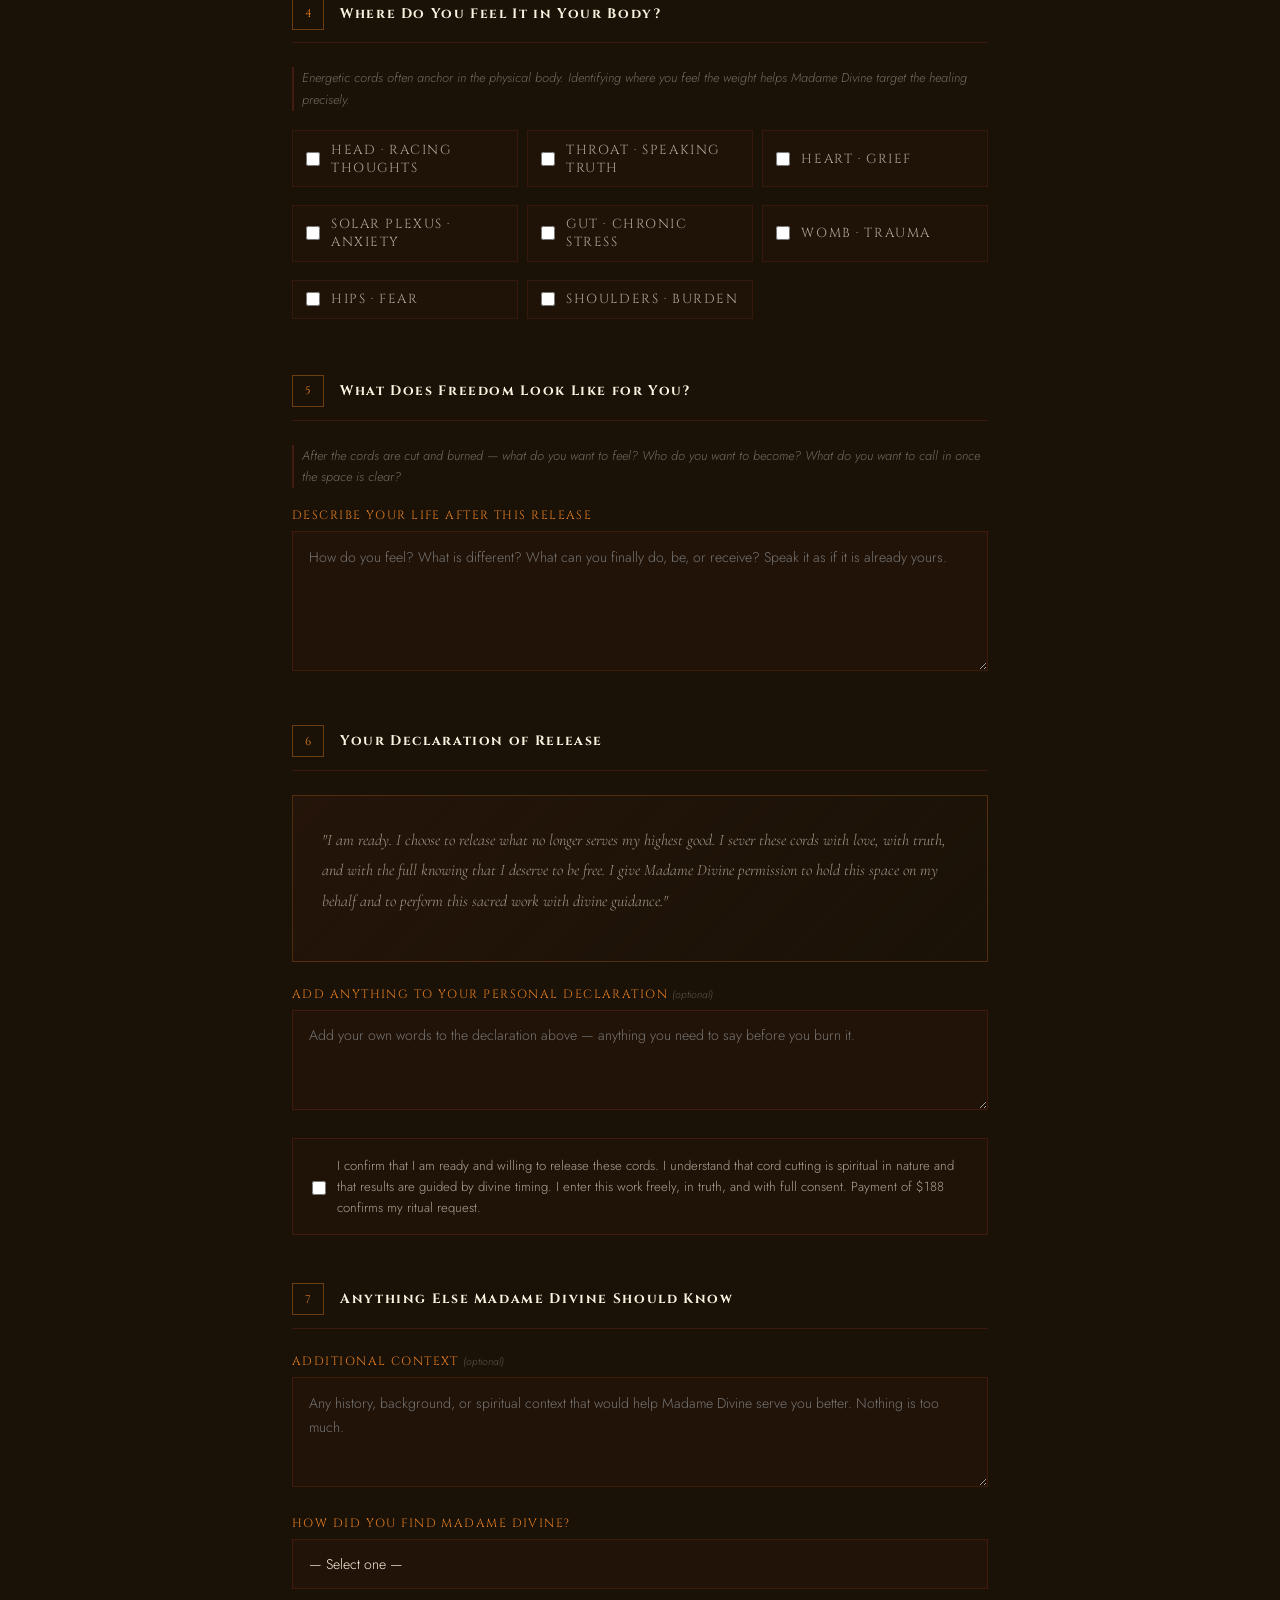
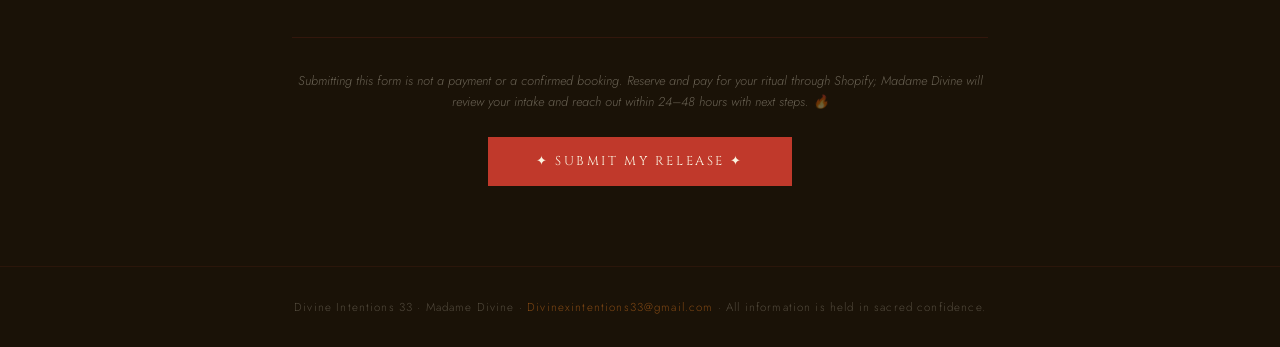
==== commit 3c6ca72a: "Route reading bookings and payments through Shopify; remove Calendly and Trauma & Shadow Work Sessio" ====
--- a/cord-cutting-intake.html
+++ b/cord-cutting-intake.html
@@ -585,15 +585,15 @@
     </div>
 
     <div class="submit-area">
-      <p>Submitting opens your email app with your answers. Please send the email to complete your intake. Payment and a completed intake are required; Tuesday appointments are arranged separately. The ceremony lasts about one hour, and the 20-minute consultation is separate.</p>
+      <p>Submitting this form is not a payment or a confirmed booking. Reserve and pay for your ritual through Shopify; Madame Divine will review your intake and reach out within 24–48 hours with next steps. 🔥</p>
       <button type="submit" class="btn-submit">✦ Submit My Release ✦</button>
     </div>
 
   </form>
 
   <div class="success-msg" id="successMsg">
-    <h3>Your Email Is Ready</h3>
-    <p>Please send the prepared email in your email app. Your intake is received only after you send it. Madame Divine will follow up to arrange the consultation and Tuesday ceremony.<br><br>
+    <h3>🔥 Your Release Has Been Received</h3>
+    <p>Madame Divine will review everything you've shared and reach out within 24–48 hours. Your honesty and courage in naming what you're ready to release is the first act of freedom. The fire is ready.<br><br>
     <strong style="color:var(--ember-warm);">Divine Intentions 33</strong> · @unforgettable_emz</p>
   </div>
 
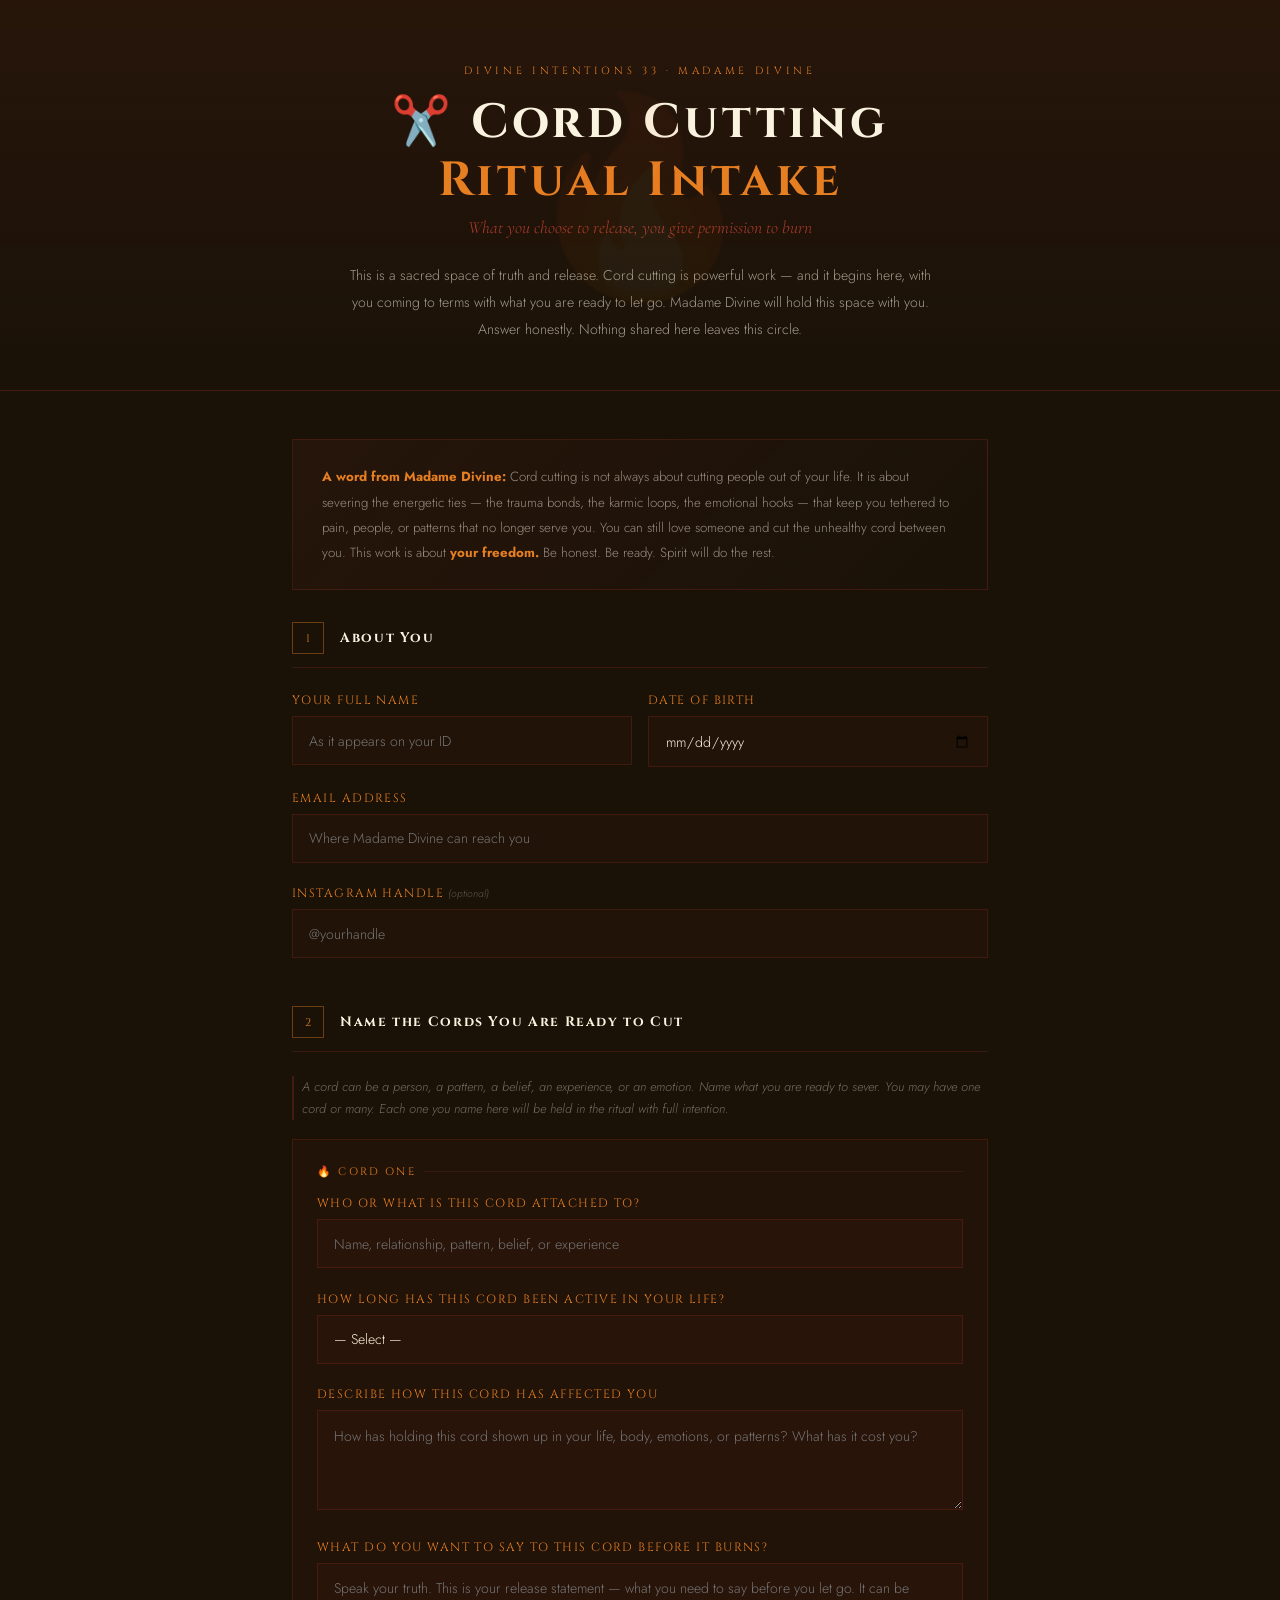
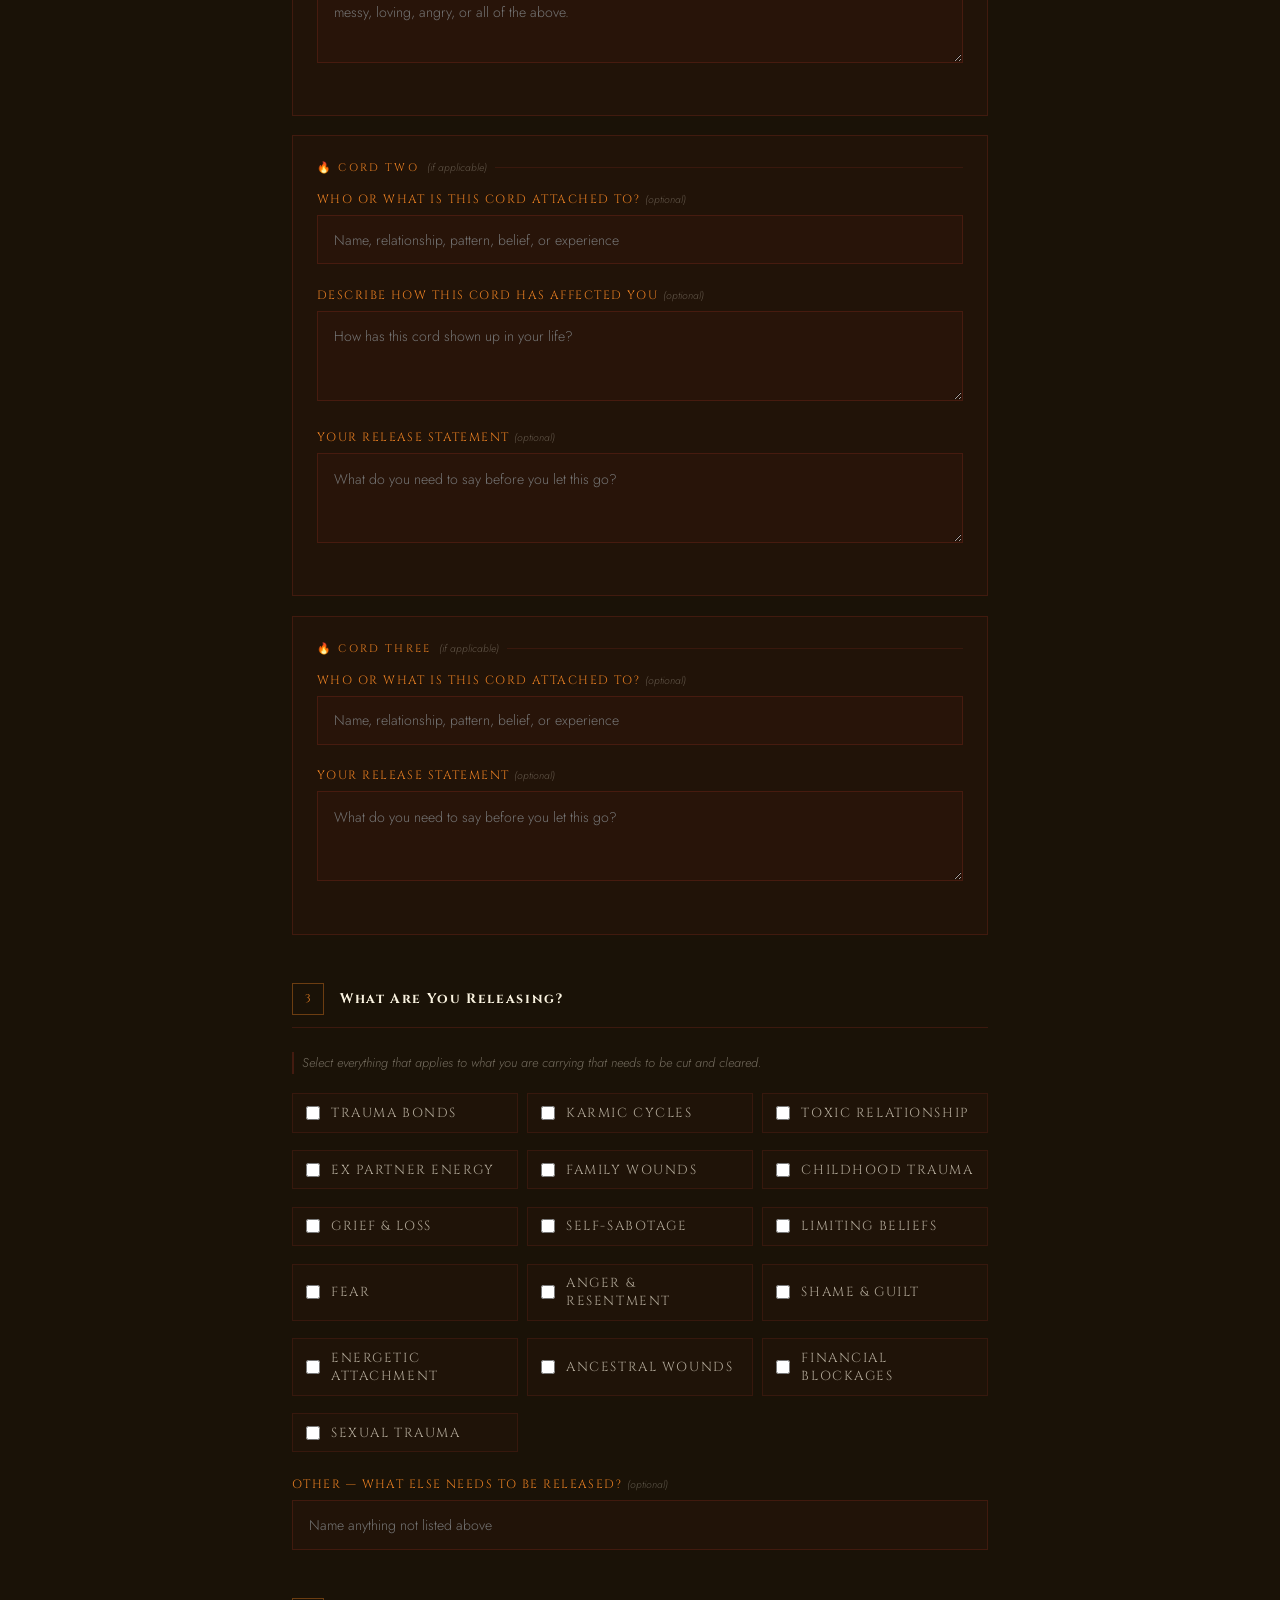
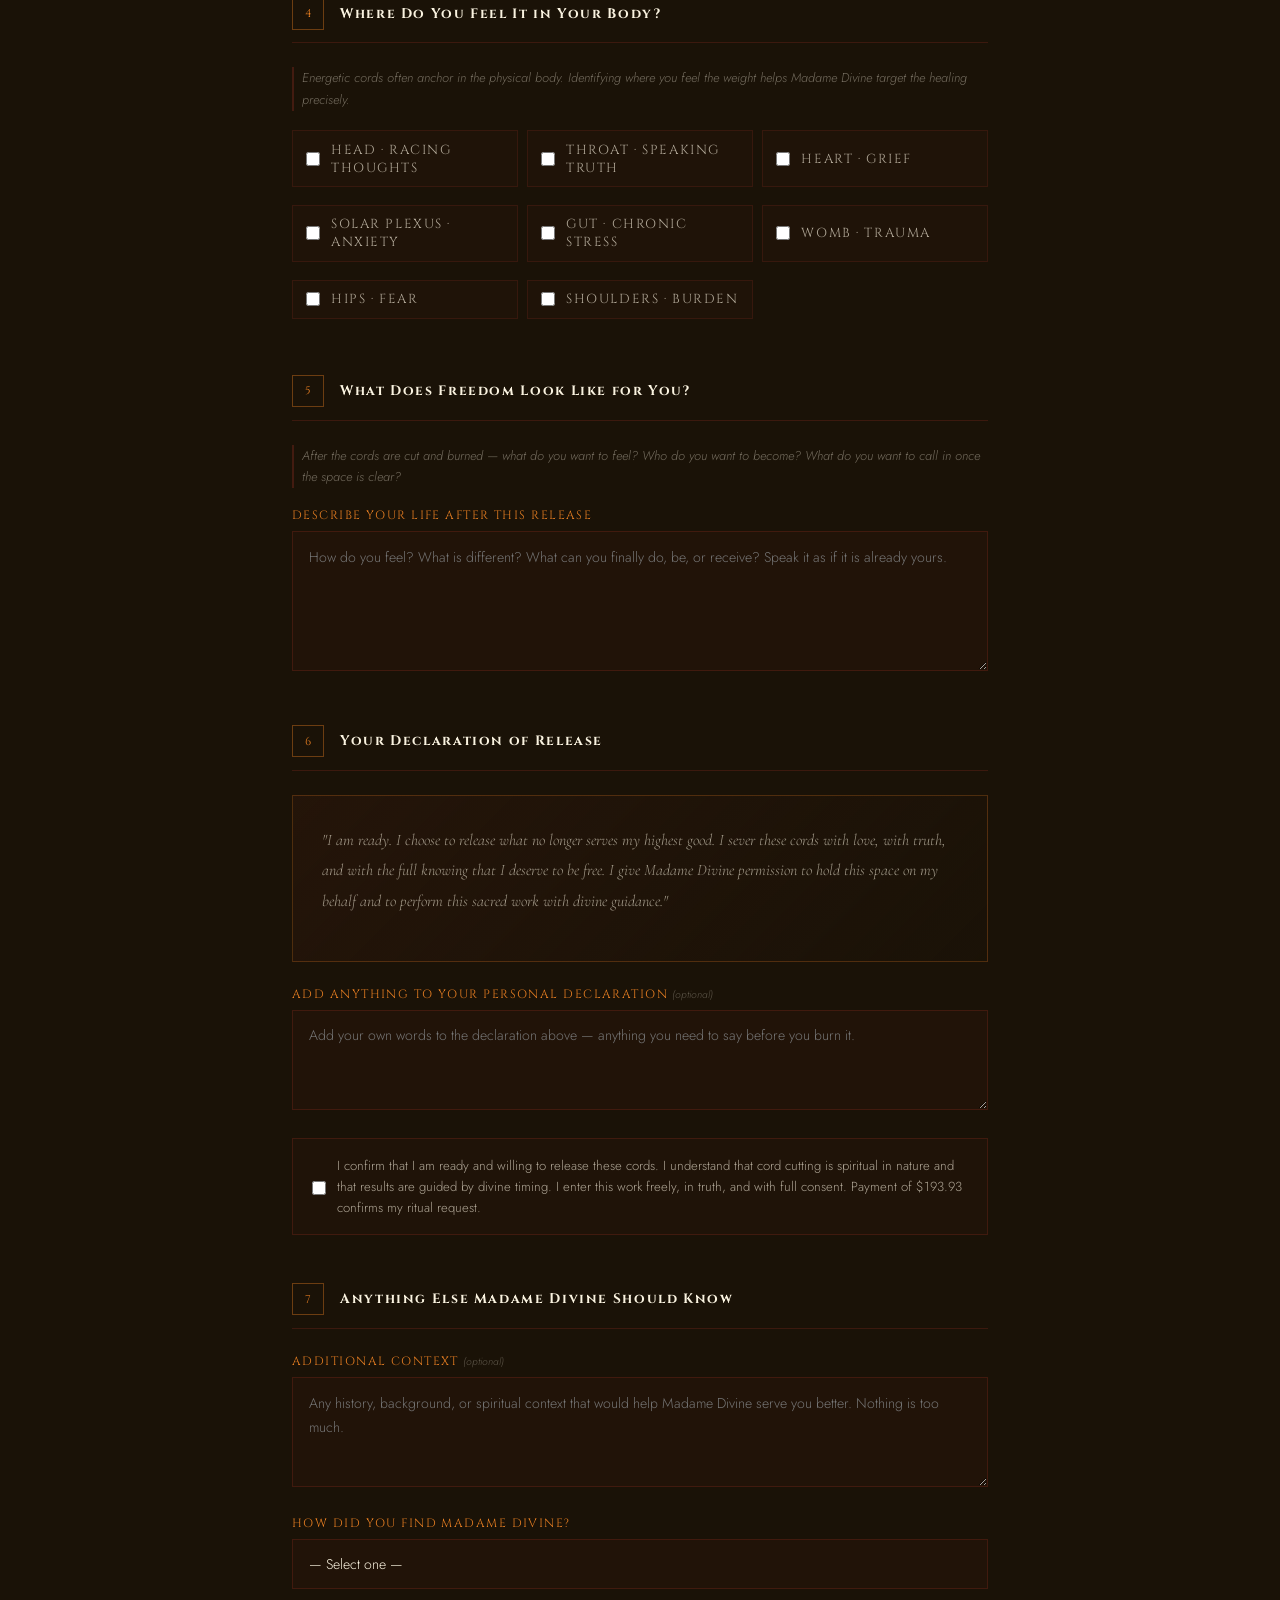
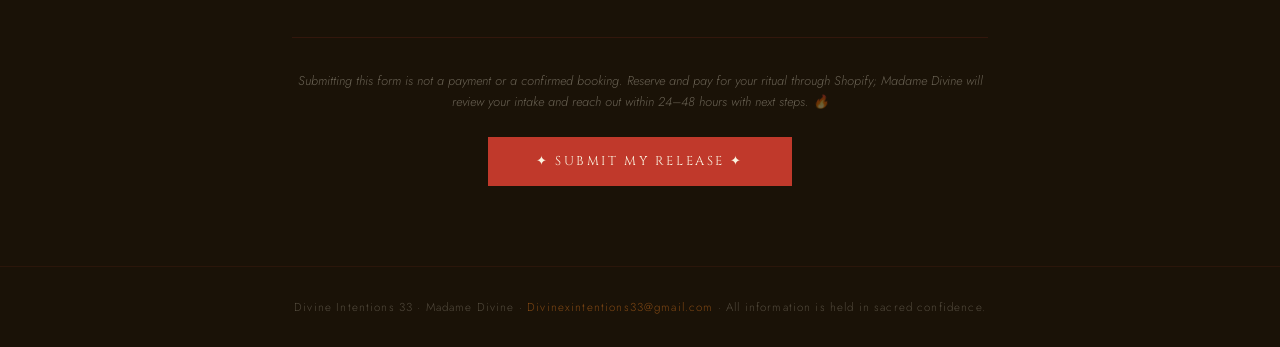
==== commit ffaecfe3: "Update cord cutting price to $193.93 to match Shopify checkout. Co-Authored-By: Claude Opus 5.5 <nor" ====
--- a/cord-cutting-intake.html
+++ b/cord-cutting-intake.html
@@ -553,7 +553,7 @@
         <label class="check-item" style="display:flex;padding:1rem 1.2rem;border:1px solid rgba(192,57,43,0.2);">
           <input type="checkbox" name="consent" required style="margin-top:2px;" />
           <span style="font-size:0.82rem;color:rgba(250,243,224,0.65);font-family:'Jost',sans-serif;text-transform:none;letter-spacing:0;line-height:1.6;">
-            I confirm that I am ready and willing to release these cords. I understand that cord cutting is spiritual in nature and that results are guided by divine timing. I enter this work freely, in truth, and with full consent. Payment of $188 confirms my ritual request.
+            I confirm that I am ready and willing to release these cords. I understand that cord cutting is spiritual in nature and that results are guided by divine timing. I enter this work freely, in truth, and with full consent. Payment of $193.93 confirms my ritual request.
           </span>
         </label>
       </div>
@@ -586,7 +586,9 @@
 
     <div class="submit-area">
       <p>Submitting this form is not a payment or a confirmed booking. Reserve and pay for your ritual through Shopify; Madame Divine will review your intake and reach out within 24–48 hours with next steps. 🔥</p>
+      <input type="text" name="_honey" tabindex="-1" autocomplete="off" aria-hidden="true" style="position:absolute;left:-9999px;width:1px;height:1px;opacity:0;" />
       <button type="submit" class="btn-submit">✦ Submit My Release ✦</button>
+      <p id="sendError" role="alert" style="display:none;margin-top:1rem;color:#f3c1b5;font-size:0.95rem;"></p>
     </div>
 
   </form>
@@ -604,24 +606,73 @@
 </footer>
 
 <script>
+  var INTAKE_EMAIL = 'divinexintentions33@gmail.com';
+
+  function buildIntake(form) {
+    var data = new FormData(form);
+    var fields = {};
+    var seen = {};
+    data.forEach(function (value, key) {
+      if (seen[key] || key === '_honey') return;
+      seen[key] = true;
+      var all = data.getAll(key).filter(function (v) { return v && v !== 'on'; });
+      if (key === 'consent') all = ['Yes'];
+      if (all.length) fields[key.toUpperCase().replace(/_/g, ' ')] = all.join(', ');
+    });
+    return { name: data.get('name') || 'New Client', email: data.get('email') || '', fields: fields };
+  }
+
+  function showSuccess(form) {
+    form.style.display = 'none';
+    document.getElementById('successMsg').style.display = 'block';
+    window.scrollTo({ top: 0, behavior: 'smooth' });
+  }
+
+  function emailFallback(intake) {
+    var body = '\u2702\uFE0F CORD CUTTING RITUAL INTAKE\n\n';
+    Object.keys(intake.fields).forEach(function (k) { body += k + ': ' + intake.fields[k] + '\n\n'; });
+    var subject = encodeURIComponent('Cord Cutting Ritual Intake \u2014 ' + intake.name);
+    window.location.href = 'mailto:' + INTAKE_EMAIL + '?subject=' + subject + '&body=' + encodeURIComponent(body);
+  }
+
   function handleSubmit(e) {
     e.preventDefault();
-    const form = document.getElementById('cordForm');
-    const success = document.getElementById('successMsg');
-
-    const data = new FormData(form);
-    let body = '✂️ CORD CUTTING RITUAL INTAKE\n\n';
-    for (let [key, value] of data.entries()) {
-      if (value && value !== 'on') body += `${key.toUpperCase().replace(/_/g,' ')}: ${value}\n\n`;
-    }
-
-    const subject = encodeURIComponent('Cord Cutting Ritual Intake — ' + (data.get('name') || 'New Client'));
-    const bodyEncoded = encodeURIComponent(body);
-    window.location.href = `mailto:Divinexintentions33@gmail.com?subject=${subject}&body=${bodyEncoded}`;
-
-    form.style.display = 'none';
-    success.style.display = 'block';
-    window.scrollTo({ top: 0, behavior: 'smooth' });
+    var form = document.getElementById('cordForm');
+    if (form.querySelector('[name="_honey"]').value) return; // spam bot
+    var btn = form.querySelector('.btn-submit');
+    var intake = buildIntake(form);
+    var payload = Object.assign({
+      _subject: 'Cord Cutting Ritual Intake \u2014 ' + intake.name,
+      _replyto: intake.email,
+      _template: 'table',
+      _captcha: 'false'
+    }, intake.fields);
+
+    btn.disabled = true;
+    btn.textContent = 'Sending\u2026';
+
+    fetch('https://formsubmit.co/ajax/' + INTAKE_EMAIL, {
+      method: 'POST',
+      headers: { 'Content-Type': 'application/json', 'Accept': 'application/json' },
+      body: JSON.stringify(payload)
+    })
+      .then(function (r) { return r.json().catch(function () { return {}; }).then(function (j) { return r.ok && String(j.success) === 'true'; }); })
+      .then(function (sent) {
+        if (sent) { showSuccess(form); return; }
+        throw new Error('not sent');
+      })
+      .catch(function () {
+        btn.disabled = false;
+        btn.textContent = '\u2726 Submit My Release \u2726';
+        alertBox('We couldn\u2019t send your intake automatically. Your email app will now open with your answers \u2014 please press Send so Madame Divine receives it.');
+        emailFallback(intake);
+      });
+  }
+
+  function alertBox(msg) {
+    var el = document.getElementById('sendError');
+    el.textContent = msg;
+    el.style.display = 'block';
   }
 </script>
 
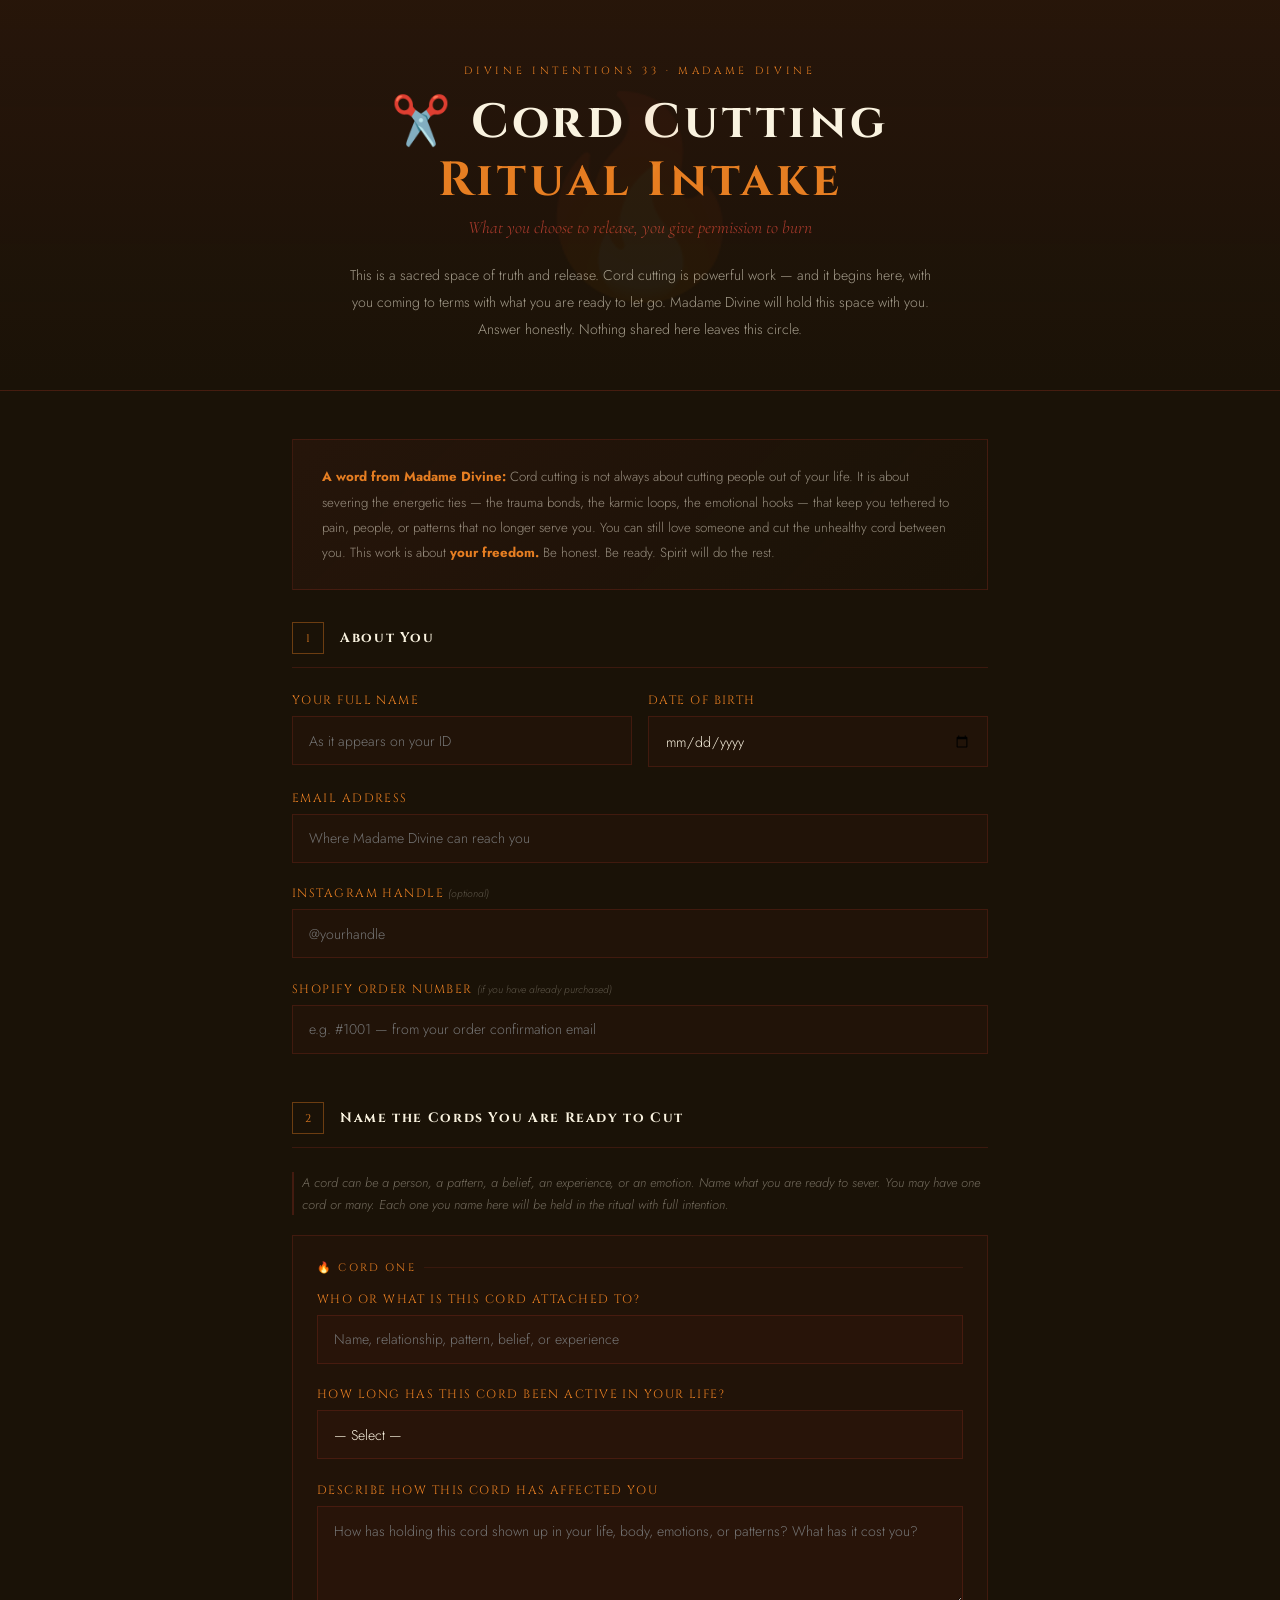
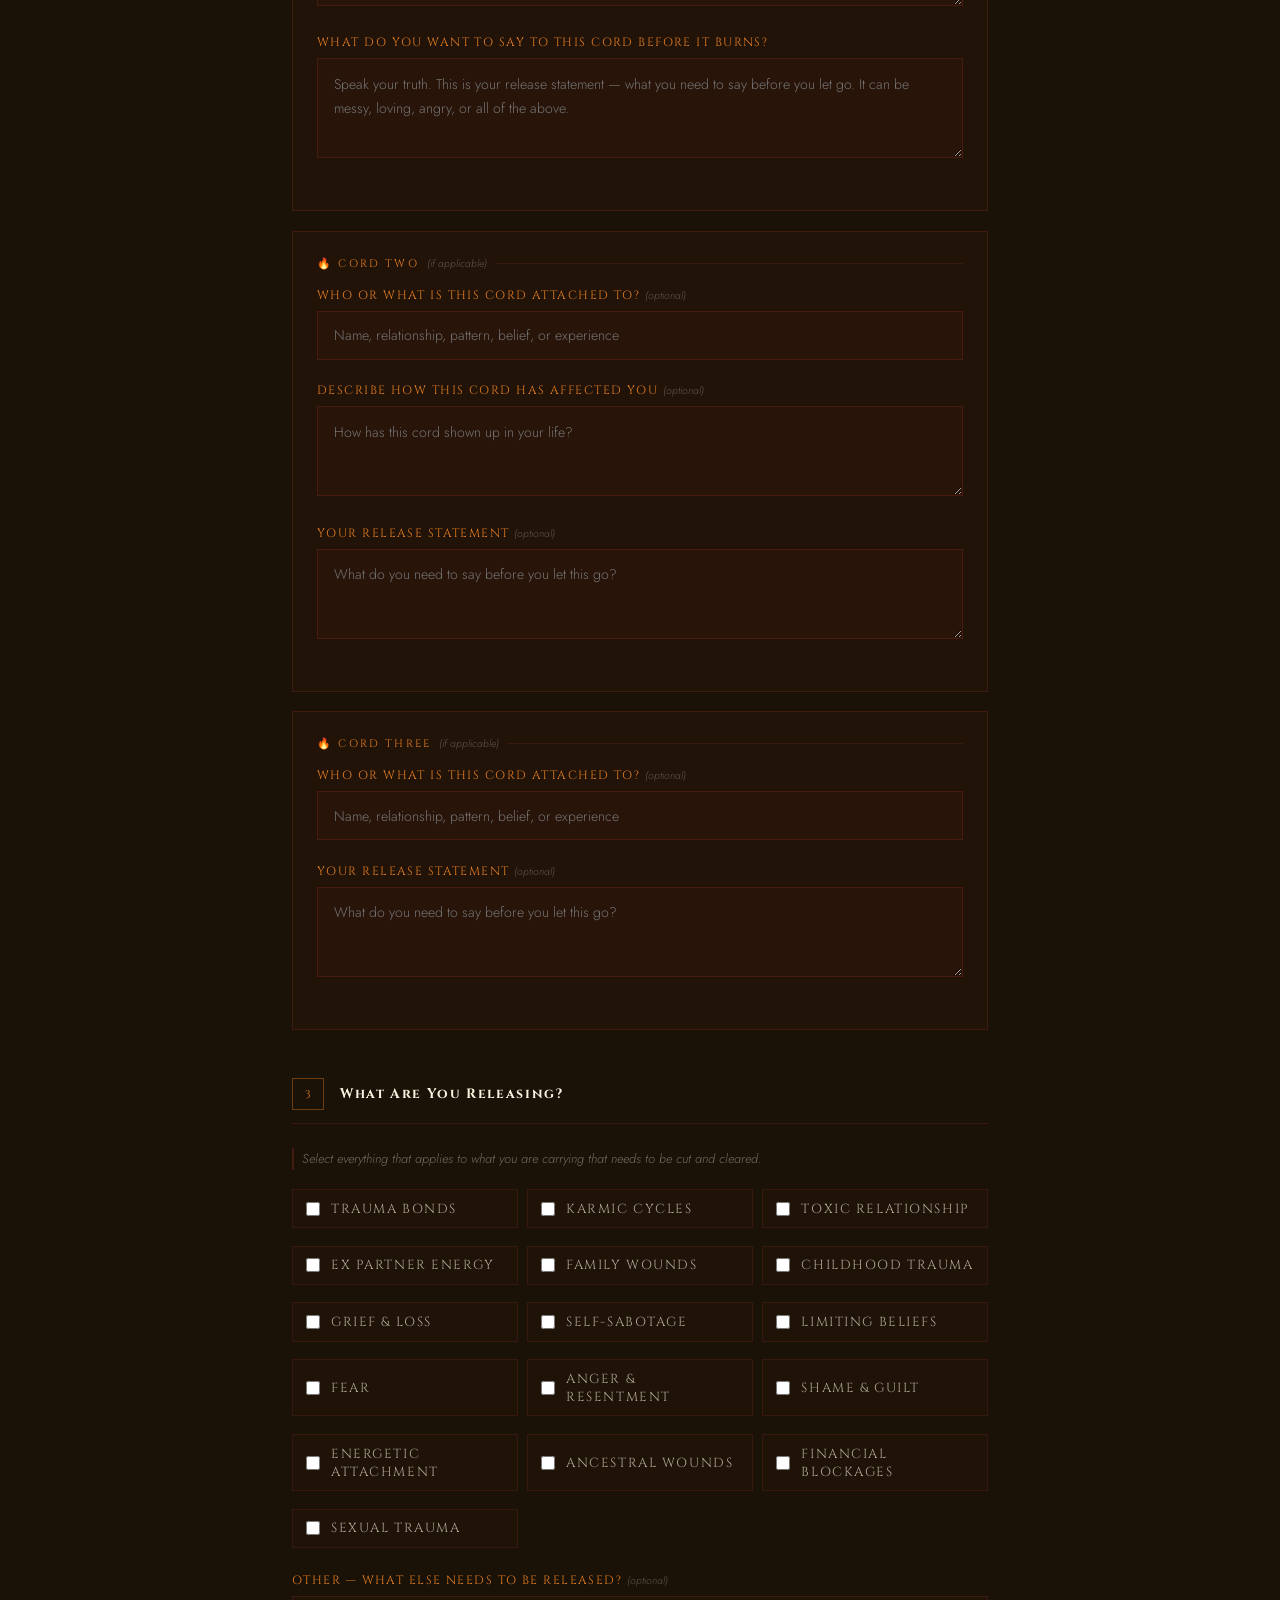
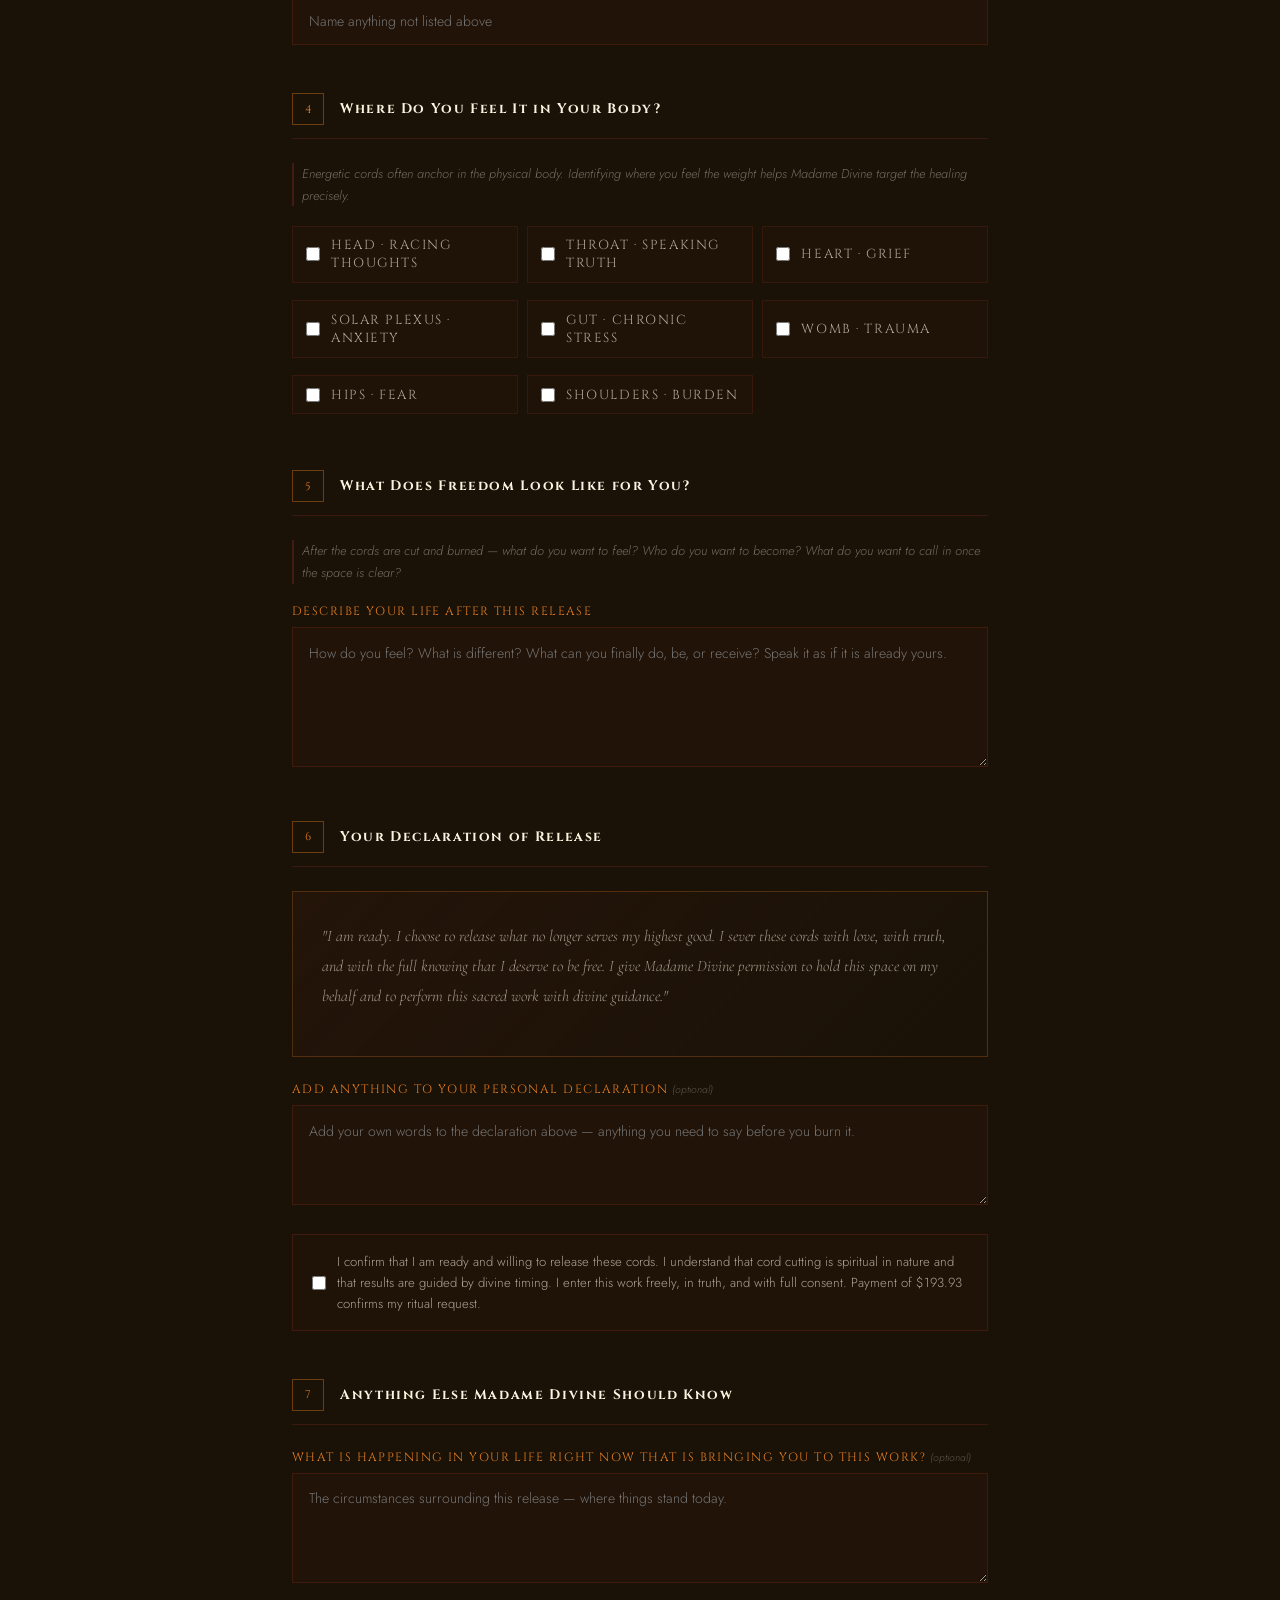
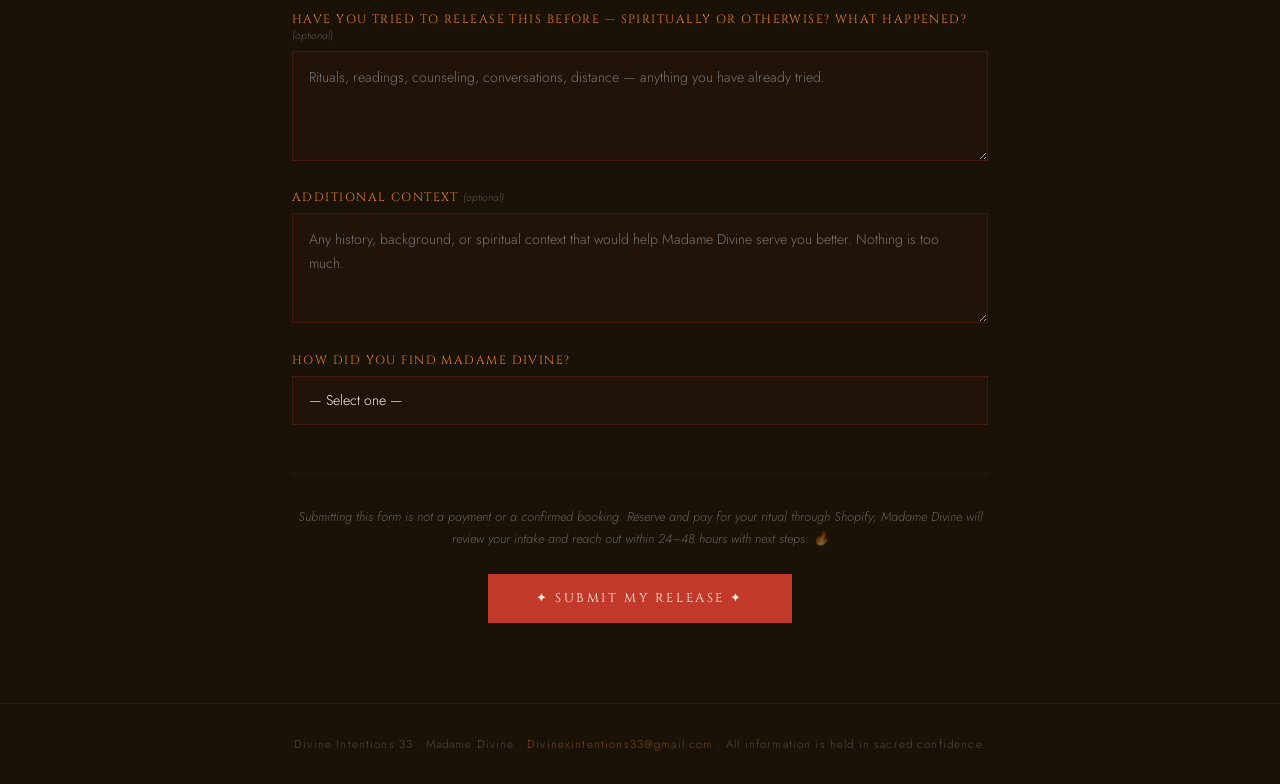
==== commit e47f55b3: "Phase 1: About & books, Book a Reading redesign, intake order linking - About: Santeria & Espiritism" ====
--- a/cord-cutting-intake.html
+++ b/cord-cutting-intake.html
@@ -397,6 +397,11 @@
         <label>Instagram Handle <span class="optional">(optional)</span></label>
         <input type="text" name="instagram" placeholder="@yourhandle" />
       </div>
+
+      <div class="field-group">
+        <label for="order_number">Shopify Order Number <span class="optional">(if you have already purchased)</span></label>
+        <input type="text" id="order_number" name="order_number" placeholder="e.g. #1001 — from your order confirmation email" autocomplete="off" />
+      </div>
     </div>
 
     <!-- SECTION 2: THE CORDS -->
@@ -566,6 +571,16 @@
         <h2>Anything Else Madame Divine Should Know</h2>
       </div>
       <div class="field-group">
+        <label>What is happening in your life right now that is bringing you to this work? <span class="optional">(optional)</span></label>
+        <textarea name="current_circumstances" placeholder="The circumstances surrounding this release — where things stand today."></textarea>
+      </div>
+
+      <div class="field-group">
+        <label>Have you tried to release this before — spiritually or otherwise? What happened? <span class="optional">(optional)</span></label>
+        <textarea name="prior_attempts" placeholder="Rituals, readings, counseling, conversations, distance — anything you have already tried."></textarea>
+      </div>
+
+      <div class="field-group">
         <label>Additional context <span class="optional">(optional)</span></label>
         <textarea name="additional" placeholder="Any history, background, or spiritual context that would help Madame Divine serve you better. Nothing is too much." style="min-height:110px;"></textarea>
       </div>
@@ -606,6 +621,15 @@
 </footer>
 
 <script>
+  // Link this intake to its Shopify order: the order confirmation email opens this page with ?order=#1234
+  (function () {
+    try {
+      var o = new URLSearchParams(location.search).get('order');
+      var f = document.querySelector('[name="order_number"]');
+      if (o && f && /^#?[A-Za-z0-9-]{1,20}$/.test(o)) f.value = o;
+    } catch (e) {}
+  })();
+
   var INTAKE_EMAIL = 'divinexintentions33@gmail.com';
 
   function buildIntake(form) {
@@ -642,7 +666,7 @@
     var btn = form.querySelector('.btn-submit');
     var intake = buildIntake(form);
     var payload = Object.assign({
-      _subject: 'Cord Cutting Ritual Intake \u2014 ' + intake.name,
+      _subject: 'Cord Cutting Ritual Intake \u2014 ' + intake.name + (intake.fields['ORDER NUMBER'] ? ' \u00b7 Order ' + intake.fields['ORDER NUMBER'] : ''),
       _replyto: intake.email,
       _template: 'table',
       _captcha: 'false'
@@ -651,7 +675,7 @@
     btn.disabled = true;
     btn.textContent = 'Sending\u2026';
 
-    fetch('https://formsubmit.co/ajax/' + INTAKE_EMAIL, {
+    fetch('https://formsubmit.co/ajax/e885ca5147235fdddf11f1b24ca632e7', {
       method: 'POST',
       headers: { 'Content-Type': 'application/json', 'Accept': 'application/json' },
       body: JSON.stringify(payload)
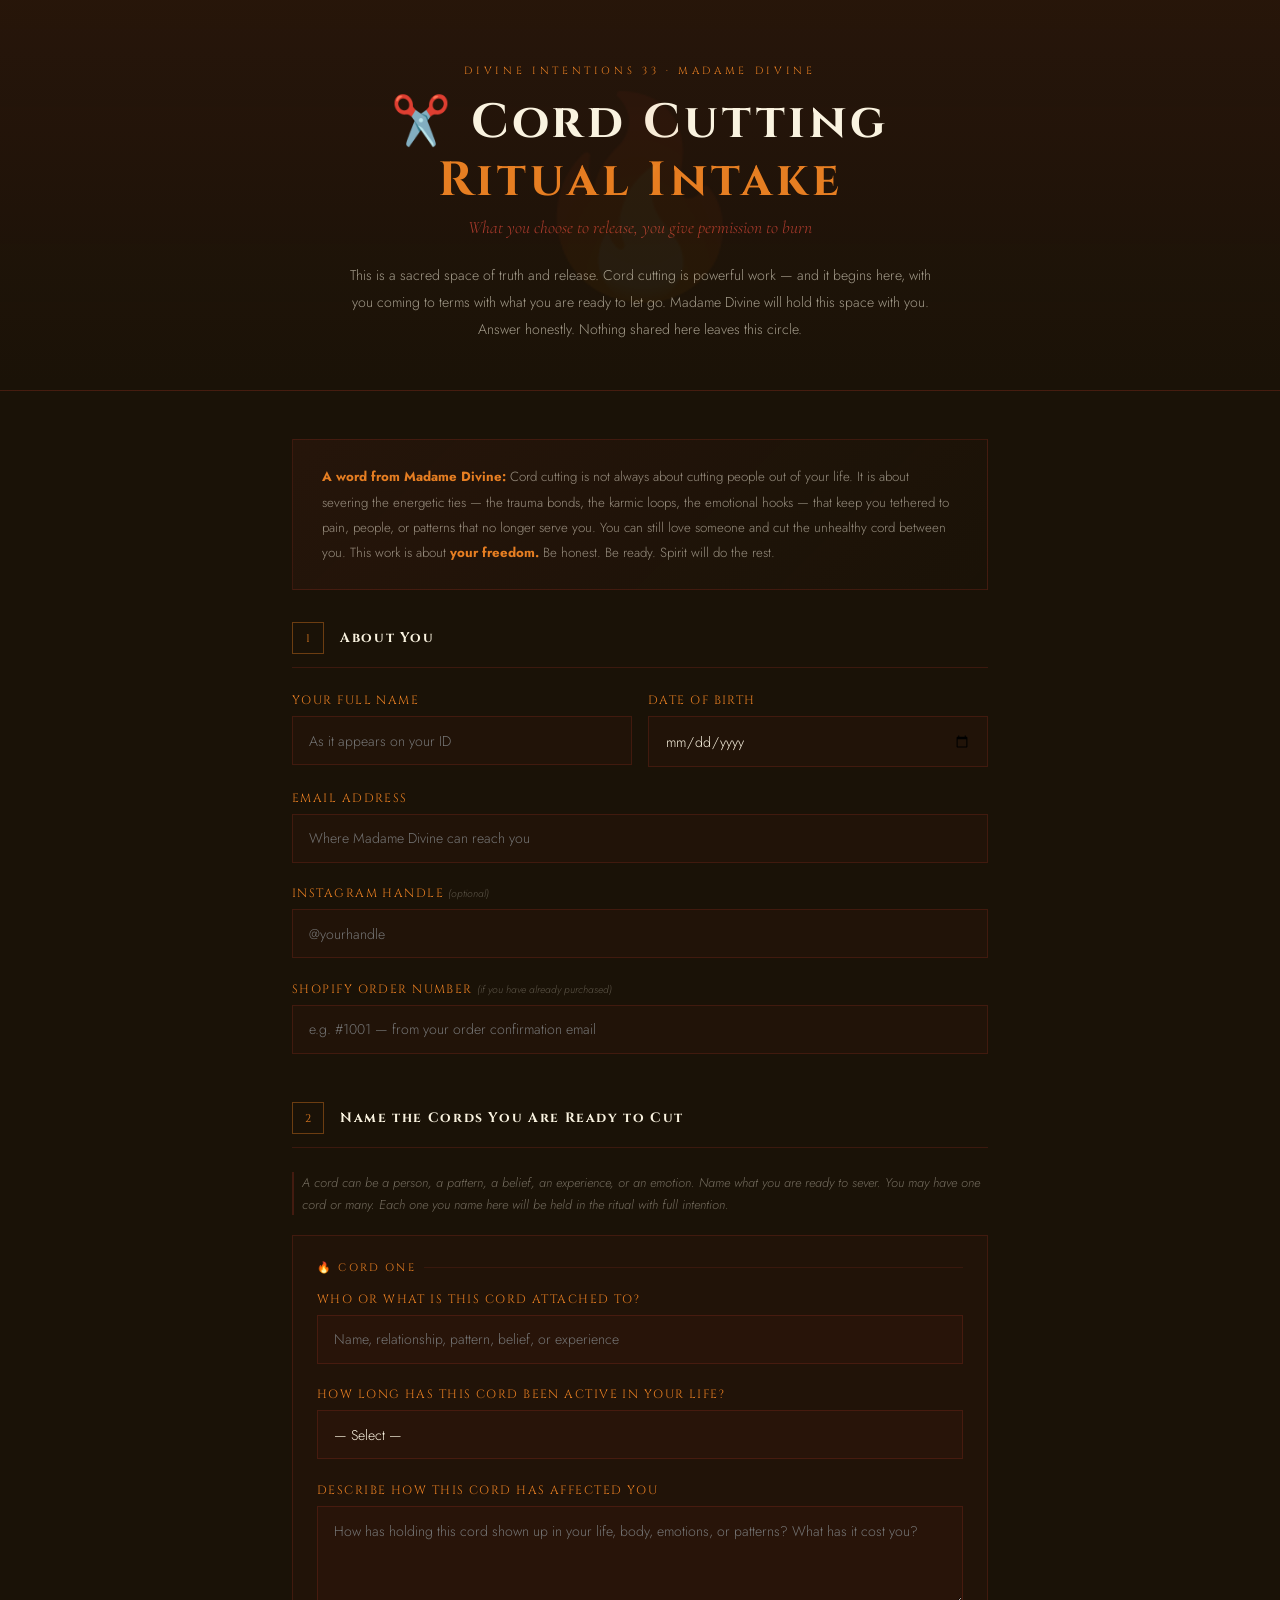
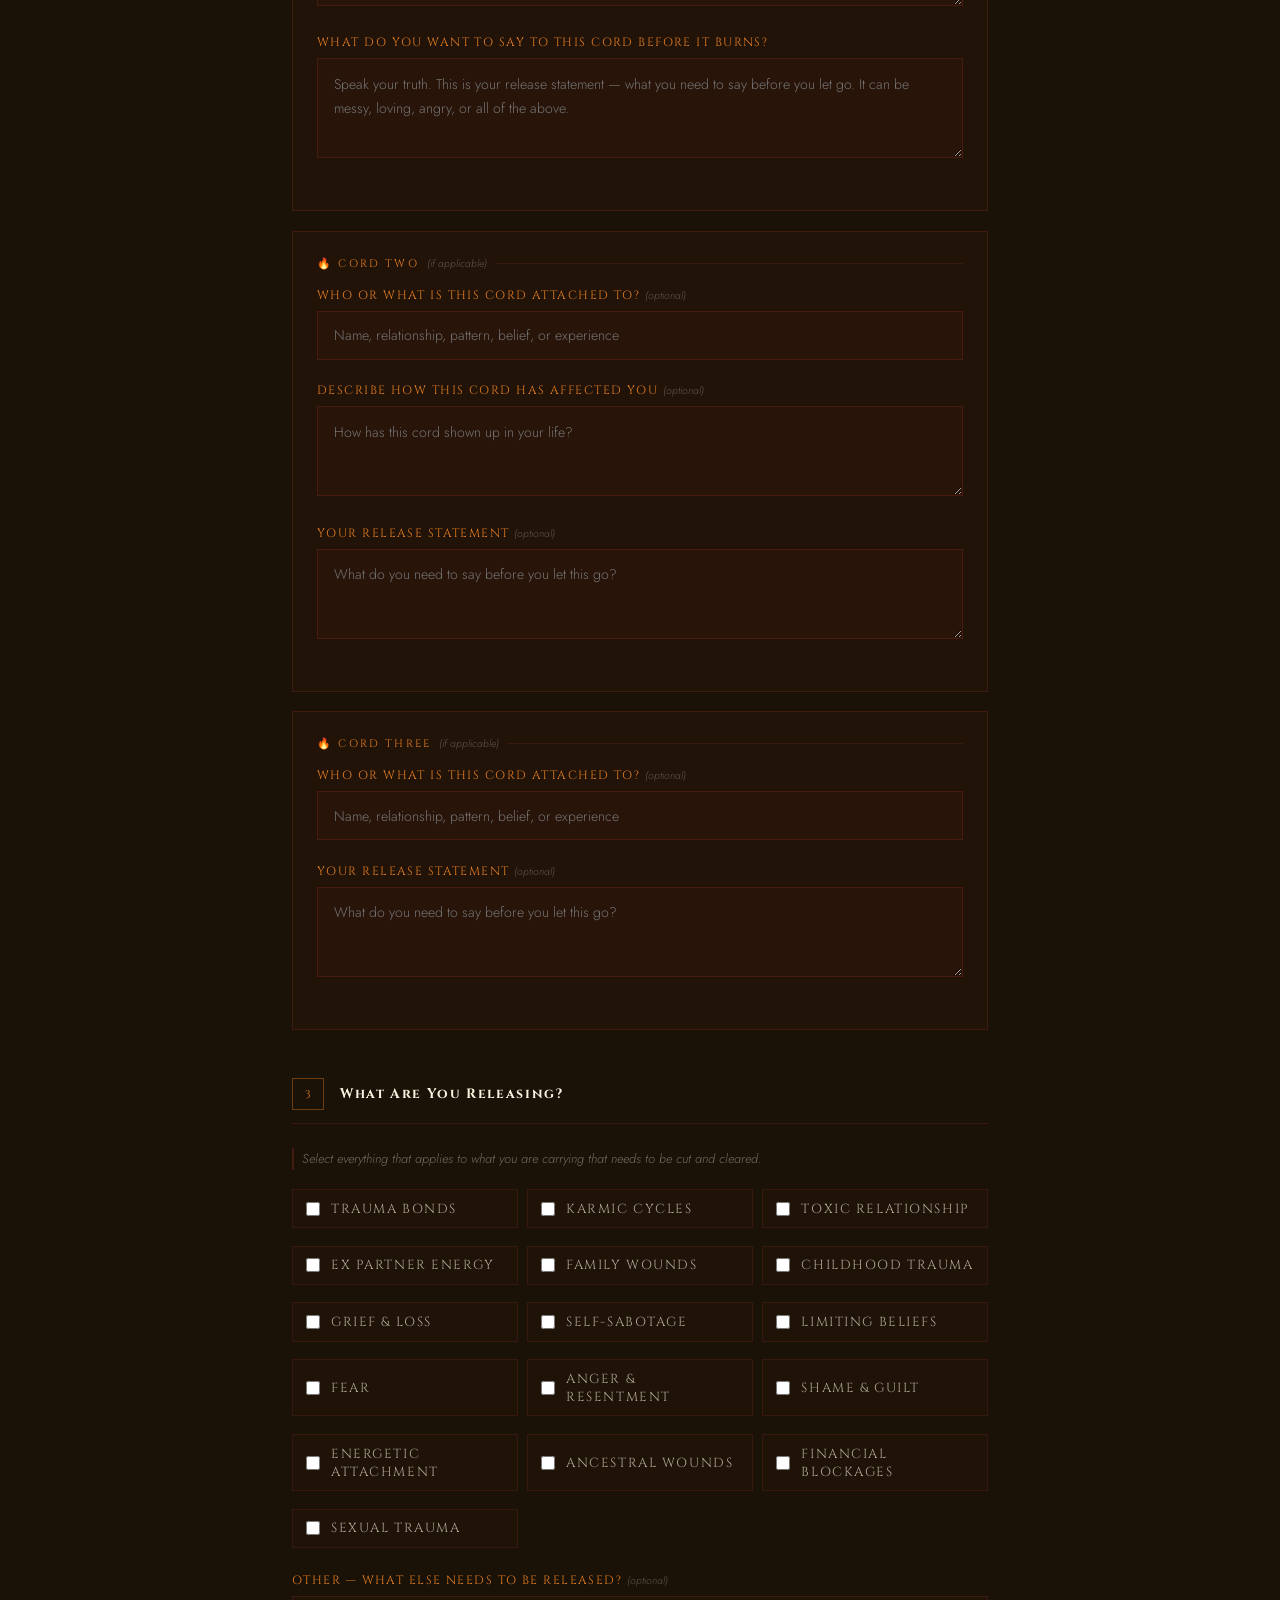
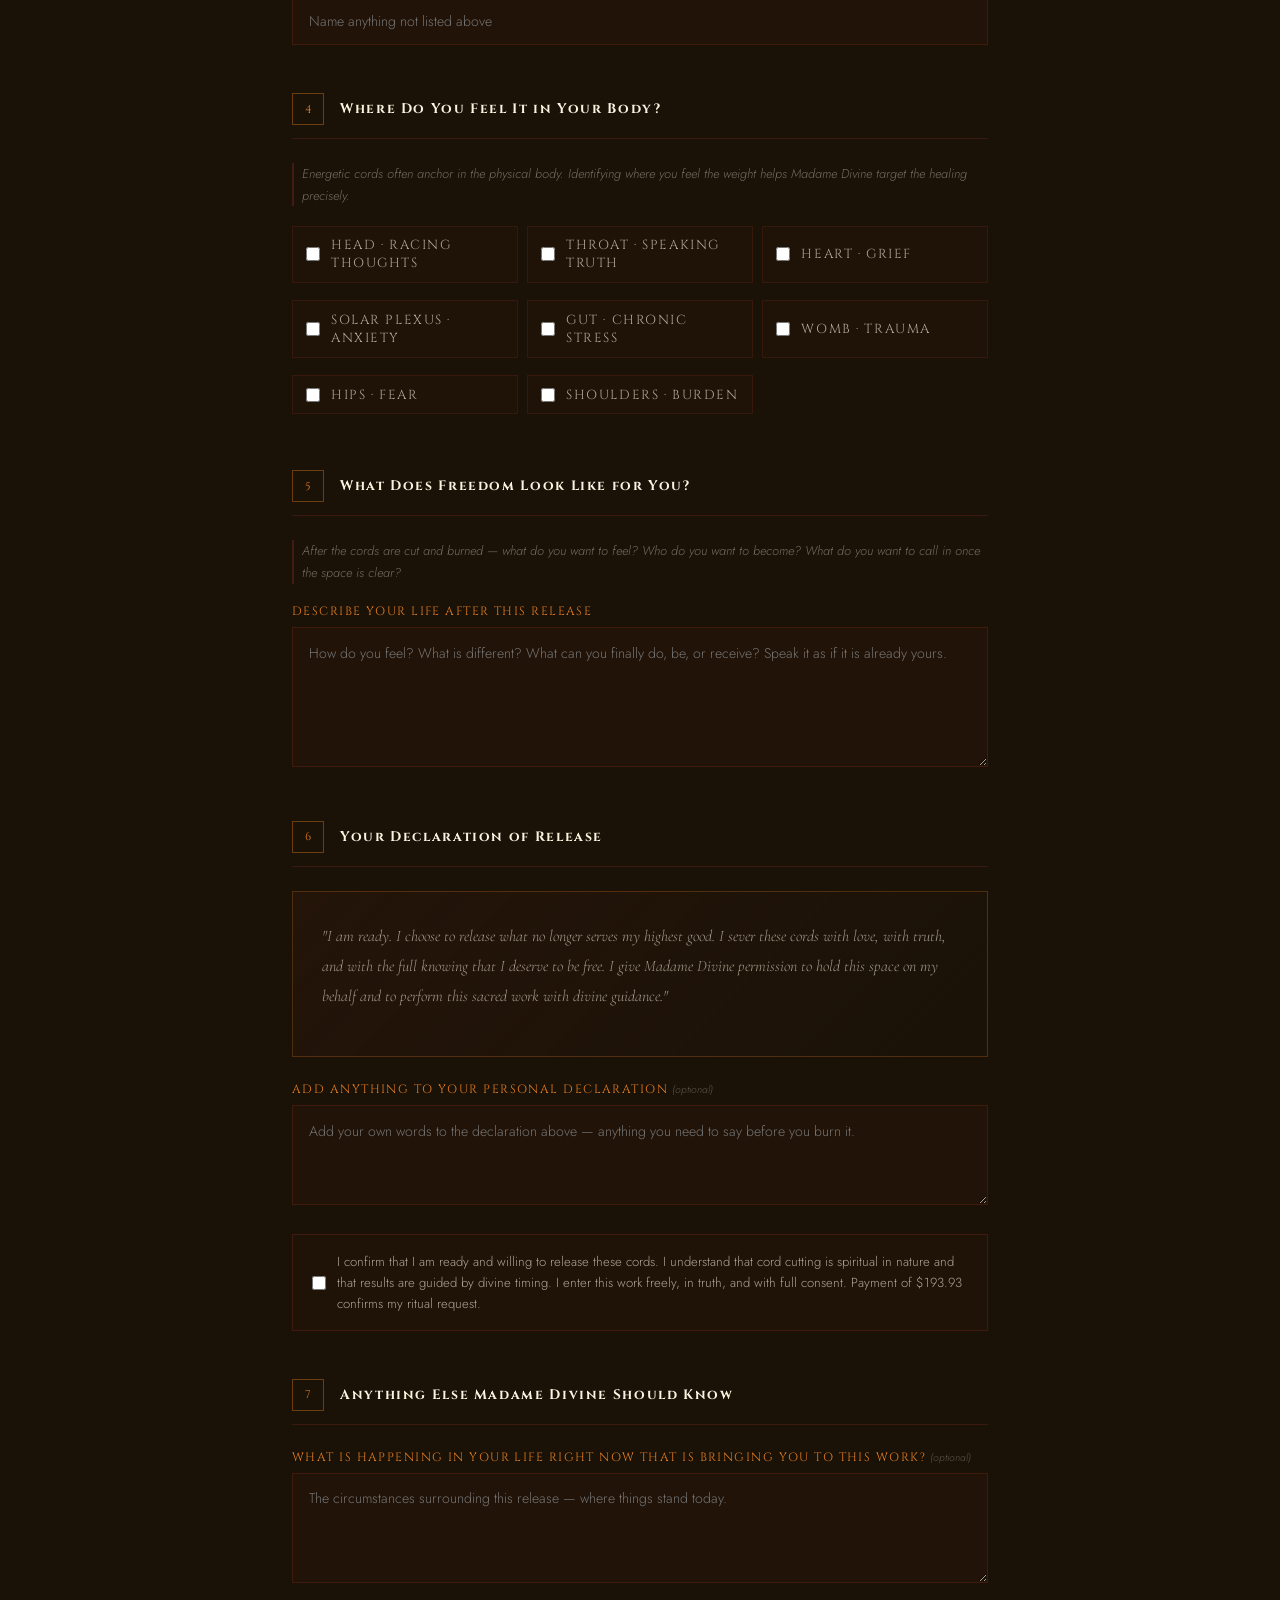
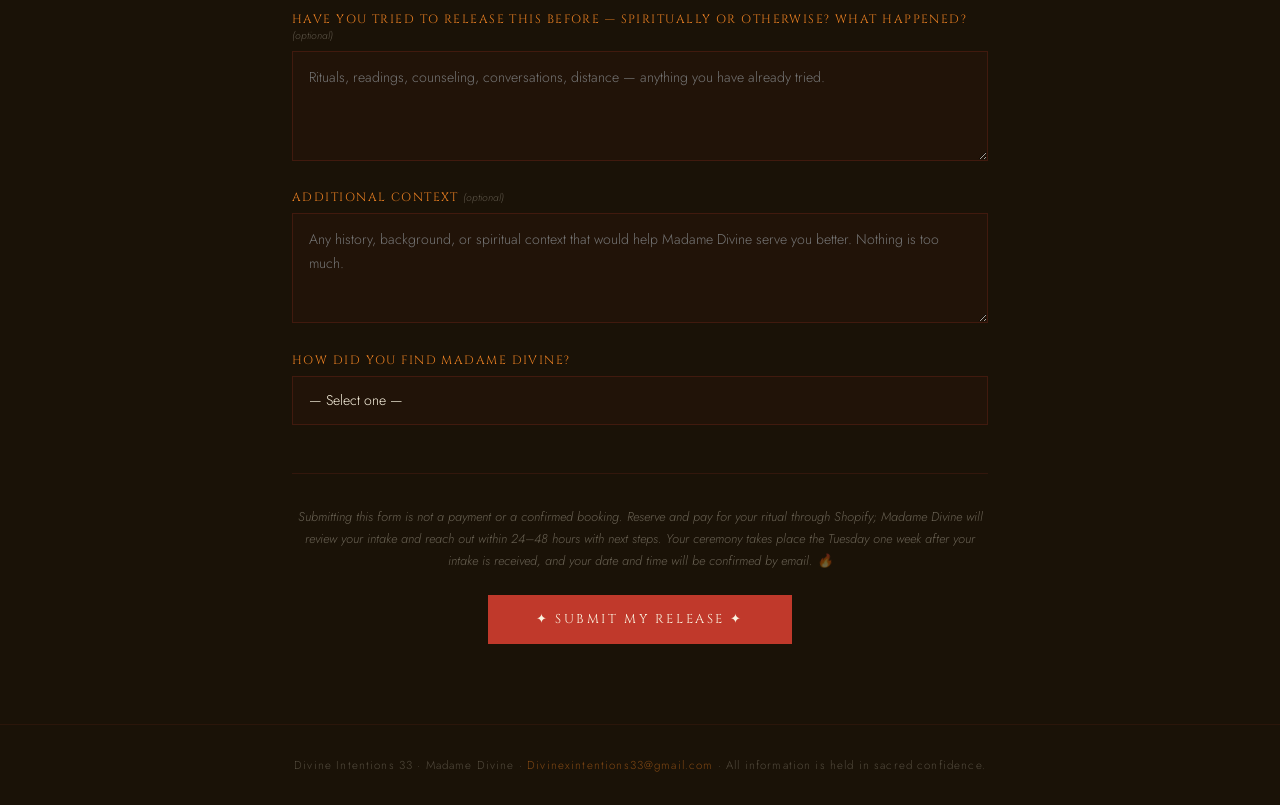
==== commit c8b1ddc0: "Add ceremony timelines: Cord Cutting (following Tuesday) and Honey Jar (following Friday) Ceremony t" ====
--- a/cord-cutting-intake.html
+++ b/cord-cutting-intake.html
@@ -600,7 +600,7 @@
     </div>
 
     <div class="submit-area">
-      <p>Submitting this form is not a payment or a confirmed booking. Reserve and pay for your ritual through Shopify; Madame Divine will review your intake and reach out within 24–48 hours with next steps. 🔥</p>
+      <p>Submitting this form is not a payment or a confirmed booking. Reserve and pay for your ritual through Shopify; Madame Divine will review your intake and reach out within 24–48 hours with next steps. Your ceremony takes place the Tuesday one week after your intake is received, and your date and time will be confirmed by email. 🔥</p>
       <input type="text" name="_honey" tabindex="-1" autocomplete="off" aria-hidden="true" style="position:absolute;left:-9999px;width:1px;height:1px;opacity:0;" />
       <button type="submit" class="btn-submit">✦ Submit My Release ✦</button>
       <p id="sendError" role="alert" style="display:none;margin-top:1rem;color:#f3c1b5;font-size:0.95rem;"></p>
